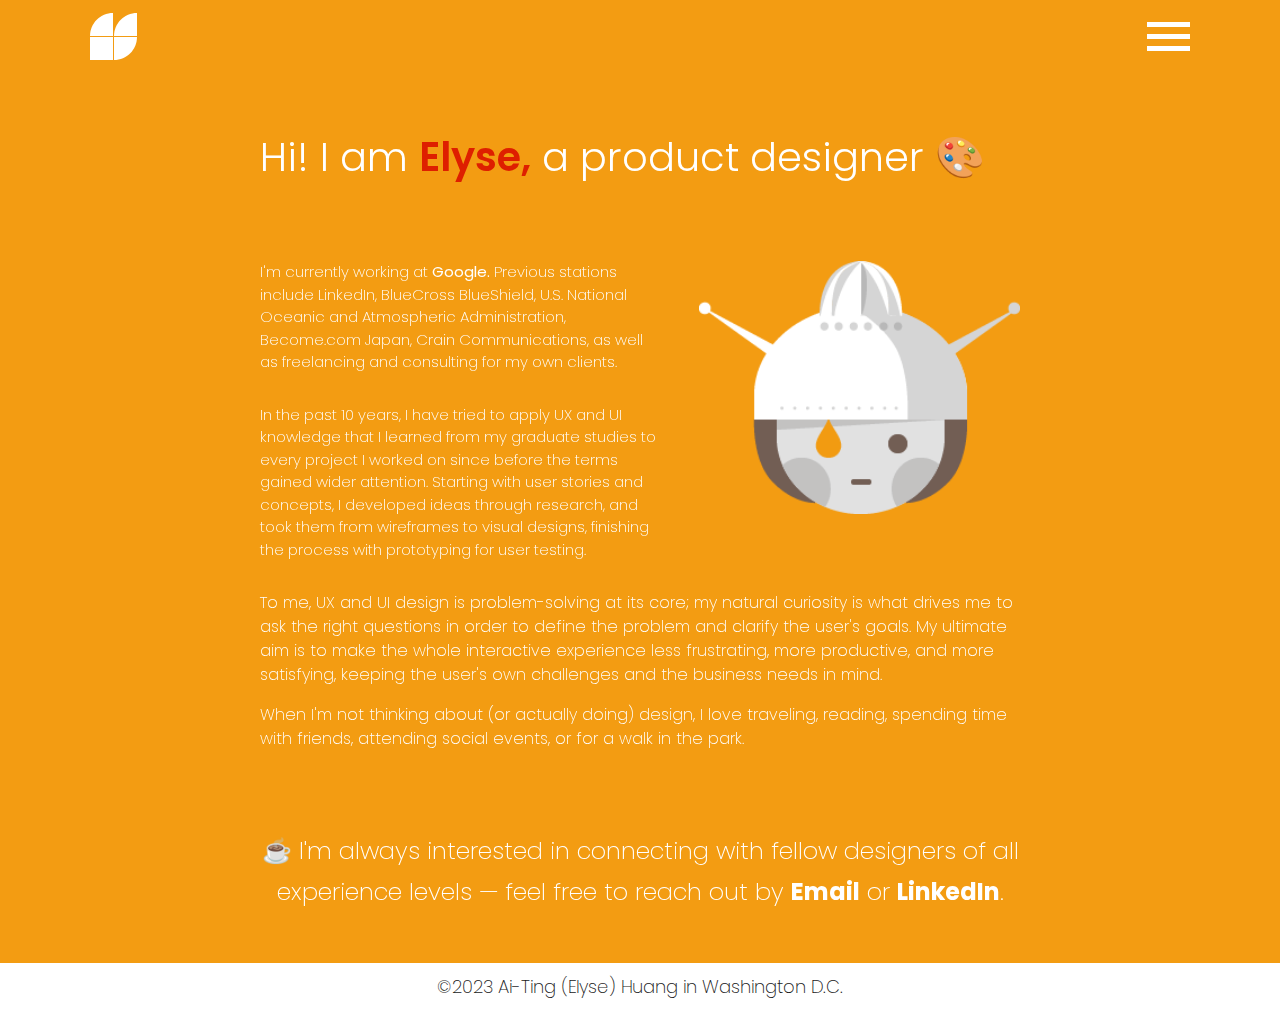
==== about.html @ 948b4566 "Initial commit" ====
<!doctype html>
<html lang="en">

<head>
	<!-- Required meta tags -->
	<meta charset="utf-8">
	<meta name="viewport" content="width=device-width, initial-scale=1, shrink-to-fit=no">

	<!-- Place favicon.ico in the root directory -->
	<link rel="shortcut icon" type="image/x-icon" href="assets/img/favicon.png">

	<!-- All CSS -->
	<link rel="stylesheet" href="assets/css/bootstrap.min.css">
	<link rel="stylesheet" href="assets/css/aos.css">
	<link rel="stylesheet" href="assets/css/magnific-popup.css">
	<link rel="stylesheet" href="assets/css/main.css">
	<title>Elyse | UI/UX | Product design</title>
</head>

<body style="background-color: #F39C12;" class="about-page">

	<!-- Header Area Start -->
	<div class="header-area">
		<div class="container">
			<div class="header-wrapper">
				<a href="index.html">
					<img src="./assets/img/about-logo.svg" alt="logo">
				</a>
				<button class="hamburger">
					<svg width="43" height="29" viewBox="0 0 43 29" fill="none" xmlns="http://www.w3.org/2000/svg">
                        <rect width="43" height="5" fill="white"/>
                        <rect y="12" width="43" height="5" fill="white"/>
                        <rect y="24" width="43" height="5" fill="white"/>
                    </svg>                        
				</button>
			</div>
		</div>		
		<div class="mobile-menu">
			<button class="menu-close">
				<svg width="41" height="44" viewBox="0 0 41 44" fill="none" xmlns="http://www.w3.org/2000/svg">
					<rect width="54.8491" height="3.87759" transform="matrix(0.67125 0.741231 -0.789461 0.6138 3.24219 0.378906)" fill="white"/>
					<rect width="54.8491" height="3.87759" transform="matrix(0.67125 -0.741231 0.789461 0.6138 0.302734 41.6172)" fill="white"/>
					</svg>						
			</button>
			<ul>
				<li><a href="index.html#work-section">Work</a></li>
				<li><a href="about.html">About</a></li>
			</ul>
		</div>
	</div>
	<!-- Header Area End -->

    <!-- About Banner Start -->
    <div class="about-banner-area">
        <div class="container custom-container">
            <div class="about-banner-wrapper">
                <div class="about-banner-top-content" data-aos="fade-up">
                    <h1>Hi! I am <span>Elyse,</span> a product designer 🎨</h1>
                </div>
                <div class="about-banner-wrap">
                    <div class="about-banner-content">
                        <p data-aos="fade-up" data-aos-delay="100">I'm currently working at <strong>Google.</strong> Previous stations include LinkedIn, BlueCross BlueShield, U.S. National Oceanic and Atmospheric Administration, Become.com Japan, Crain Communications, as well as freelancing and consulting for my own clients.</p>
                        <p data-aos="fade-up" data-aos-delay="200">In the past 10 years, I have tried to apply UX and UI knowledge that I learned from my graduate studies to every project I worked on since before the terms gained wider attention. Starting with user stories and concepts, I developed ideas through research, and took them from wireframes to visual designs, finishing the process with prototyping for user testing.</p>
                        
                    </div>
                    <div class="about-banner-thumb" data-aos="zoom-in" data-aos-delay="300">
                        <img src="./assets/img/pages/robot_me.png" alt="banner-thumb">
                    </div>
                </div>
                
                <div class="text-reflow">
                    <p data-aos="fade-up" data-aos-delay="300">To me, UX and UI design is problem-solving at its core; my natural curiosity is what drives me to ask the right questions in order to define the problem and clarify the user's goals. My ultimate aim is to make the whole interactive experience less frustrating, more productive, and more satisfying, keeping the user's own challenges and the business needs in mind.</p>
                        <p data-aos="fade-up" data-aos-delay="400">When I'm not thinking about (or actually doing) design, I love traveling, reading, spending time with friends, attending social events, or for a walk in the park.</p>
                </div>

                <!-- <div class="about-banner-link-group d-none" data-aos="fade-up">
                    <a href="#">resume</a>
                    <span>○</span>
                    <a href="#">contact</a>
                </div> -->

            </div>
        </div>
    </div>
    <!-- About Banner End -->

    <!-- Work Area Start -->
<!--     <div class="work-proof-area">
        <div class="container">
            <div class="work-proof-wrapper">
                <div class="singel-work-proof" data-aos="fade-up">
                    <div class="singel-work-thumb">
                        <img src="./assets/img/work-proof-01.png" alt="work-proof">
                    </div>
                    <div class="singel-work-content">
                        <p>I was recently a UX Design intern at <span style="color: #4285F4;">G</span><span style="color: #DB4437;">o</span><span style="color: #F4B400;">o</span><span style="color: #4285F4;">g</span><span style="color: #0F9D58;">l</span><span style="color: #DB4437;">e</span> for the <span>Cloud</span> team, working on conversational AI for virtual agents. Please reach out to me for more details!</p>
                    </div>
                </div>
                <div class="singel-work-proof" data-aos="fade-up" data-aos-delay="100">
                    <div class="singel-work-thumb">
                        <img src="./assets/img/work-proof-02.png" alt="work-proof">
                    </div>
                    <div class="singel-work-content">
                        <p>Recently, I was a volunteer at <a href="#">Austin design week,</a> volunteering to organize 3 workshops - The Dissolving Line Between Business and Design, Designing the Future of Online Marketplaces Without Discrimination and Build a Creative Team That Thrives, No Matter Where They Are.</p>
                    </div>
                </div>
                <div class="singel-work-proof" data-aos="fade-up">
                    <div class="singel-work-thumb">
                        <img src="./assets/img/work-proof-03.png" alt="work-proof">
                    </div>
                    <div class="singel-work-content">
                        <p>Recently, I was a part of a team <span>designing the biggest temple city of India, Bhubaneswar</span> with an architecture studio, where I work as an architect and also handled communications and give inputs in business development. </p>
                    </div>
                </div>
                <div class="singel-work-proof" data-aos="fade-up" data-aos-delay="100">
                    <div class="singel-work-thumb">
                        <img src="./assets/img/work-proof-04.png" alt="work-proof">
                    </div>
                    <div class="singel-work-content">
                        <p>Apart from this, I have collaborated with <a href="#">the design village</a> to design and curate the curriculum and pedagogy of <a href="#">an international master's program</a> for professionals.</p>
                    </div>
                </div>
                <div class="singel-work-proof" data-aos="fade-up">
                    <div class="singel-work-thumb">
                        <img src="./assets/img/work-proof-06.png" alt="work-proof">
                    </div>
                    <div class="singel-work-content">
                        <p>I have been able to expand my caliber and gain global exposure through various international workshops, one of them being building the India Pavilion at <a href="#">Domain de Boisbuchet</a></p>
                    </div>
                </div>
                <div class="singel-work-proof" data-aos="fade-up" data-aos-delay="100">
                    <div class="singel-work-thumb">
                        <img src="./assets/img/work-proof-07.png" alt="work-proof">
                    </div>
                    <div class="singel-work-content">
                        <p>Alongside, this I have been <span>mentoring students</span> through their design process, participating and imagining competition entries and have actively been involved with multiple <a href="#">NGOs.</a></p>
                    </div>
                </div>
                <div class="singel-work-proof" data-aos="fade-up">
                    <div class="singel-work-thumb video">
                        <video src="./assets/img/ani.mp4" loop autoplay muted></video>
                    </div>
                    <div class="singel-work-content">
                        <p>A knack for <span>mixology and cooking</span> cures the anxiety I get from my obsession with coffee. Based out of <span>India</span>, hailing from the capital of the country, <span>New Delhi</span></p>
                    </div>
                </div>
            </div>
        </div>
    </div> -->
    <!-- Work Area End -->

    <!-- Reach Out Start -->
    <div class="reach-out-area" data-aos="fade-up">
        <div class="container custom-container">
            <div class="reachout-content">
                <h2>☕  I'm always interested in connecting with fellow designers of all experience levels — feel free to reach out by <a href="mailto:pinkaiting@gmail.com">Email</a> or <a href="https://www.linkedin.com/in/ai-ting-elyse-huang-8380a046/">LinkedIn</a>.</h2>
            </div>
        </div>
    </div>
    <!-- Reach Out End -->

    <!-- Footer Area Start -->
	<div class="footer-area">
		<div class="container">
			<div class="footer-content">
				<p>©2023 Ai-Ting (Elyse) Huang in Washington D.C.</p>
			</div>
		</div>
	</div>
	<!-- Footer Area End -->


	<!-- Optional JavaScript -->
	<!-- jQuery first, then Popper.js, then Bootstrap JS -->
	<script src="assets/js/jquery-3.5.1.min.js"></script>
	<script src="assets/js/popper.min.js"></script>
	<script src="assets/js/bootstrap.min.js"></script>
	<script src="assets/js/aos.js"></script>
	<script src="assets/js/jquery.magnific-popup.min.js"></script>
	<script src="assets/js/script.js"></script>
</body>

</html>
---- assets/css/main.css ----
/*------------------------------------------------------------------------------
	Template Name: Starter Project Template.
-------------------------------------------------------------------------------*/
/* Default Css */
@import url("https://fonts.googleapis.com/css2?family=Poppins:wght@200;300;400;500;600;700;800;900&display=swap");
body {
  color: #181818;
  font-size: 16px;
  font-family: "Poppins", sans-serif;
  font-weight: 400;
  background-color: #D7E3EB;
}

img {
  max-width: 100%;
  -webkit-transition: all 0.3s linear 0s;
  -moz-transition: all 0.3s linear 0s;
  -ms-transition: all 0.3s linear 0s;
  -o-transition: all 0.3s linear 0s;
  transition: all 0.3s linear 0s;
}

/* Shadow and Outline */
a {
  text-decoration: none;
  -webkit-transition: all 0.3s linear 0s;
  -moz-transition: all 0.3s linear 0s;
  -ms-transition: all 0.3s linear 0s;
  -o-transition: all 0.3s linear 0s;
  transition: all 0.3s linear 0s;
}
a:active, a:hover {
  text-decoration: none;
}

button,
.btn {
  -webkit-transition: all 0.3s linear 0s;
  -moz-transition: all 0.3s linear 0s;
  -ms-transition: all 0.3s linear 0s;
  -o-transition: all 0.3s linear 0s;
  transition: all 0.3s linear 0s;
  outline: none;
  background-color: transparent;
  border: none;
  padding: 0;
}
button:active, button:hover, button:focus,
.btn:active,
.btn:hover,
.btn:focus {
  outline: 0;
}

button:focus,
input:focus,
input:focus,
textarea,
textarea:focus,
.btn:focus {
  outline: 0;
  box-shadow: none;
}

.form-control:focus {
  color: #181818;
  background-color: transparent;
  outline: 0;
  box-shadow: none;
}

.btn:hover,
.btn:focus {
  outline: 0;
  box-shadow: none;
  color: #fff;
}

/* Heading */
h1,
h2,
h3,
h4,
h5,
h6 {
  color: #181818;
  font-weight: 700;
  margin-bottom: 0px;
}

h1 a,
h2 a,
h3 a,
h4 a,
h5 a,
h6 a {
  color: inherit;
}

h1 {
  font-size: 48px;
  line-height: 1.3;
}

h2 {
  font-size: 36px;
  line-height: 1.3;
}

h3 {
  font-size: 28px;
  line-height: 1.3;
}

h4 {
  font-size: 24px;
  line-height: 1.2;
}

h5 {
  font-size: 20px;
  line-height: 1.2;
}

h6 {
  font-size: 16px;
  line-height: 1.2;
}

hr {
  margin: 20px 0;
  border-color: #352323;
}

ol {
  list-style: decimal;
}

ol ol ol {
  list-style: lower-roman;
}

ol ol {
  list-style: lower-alpha;
}

p:last-child {
  margin-bottom: 0;
}

.container,
.container-fluid {
  padding: 0px 20px;
}

.s-py-100 {
  padding: 100px 0px;
}

.s-py-50 {
  padding: 50px 0px;
}

.s-py-100-50 {
  padding: 100px 0px 50px;
}

.s-py-50-100 {
  padding: 50px 0px 100px;
}

.s-pt-50 {
  padding-top: 50px;
}

.s-pb-50 {
  padding-bottom: 50px;
}

.s-pt-100 {
  padding-top: 100px;
}

.s-pb-100 {
  padding-bottom: 100px;
}

.s-py-70 {
  padding: 70px 0px;
}

.s-pt-70 {
  padding-top: 70px;
}

.s-pb-70 {
  padding-bottom: 70px;
}

.s-my-50-100 {
  margin: 50px 0px 100px;
}

.margin-0 {
  margin: 0 !important;
}

@media screen and (max-width: 991px) {
  .s-py-100 {
    padding: 70px 0px;
  }
  .s-py-50 {
    padding: 35px 0px;
  }
  .s-py-100-50 {
    padding: 70px 0px 35px;
  }
  .s-py-50-100 {
    padding: 35px 0px 70px;
  }
  .s-pt-50 {
    padding-top: 35px;
  }
  .s-pb-50 {
    padding-bottom: 35px;
  }
  .s-pt-100 {
    padding-top: 70px;
  }
  .s-pb-100 {
    padding-bottom: 70px;
  }
  .s-pt-80 {
    padding-top: 50px;
  }
  .s-my-50-100 {
    margin: 35px 0px 70px;
  }
}
@media screen and (max-width: 575px) {
  .s-py-100 {
    padding: 50px 0px;
  }
  .s-pt-50 {
    padding-top: 25px;
  }
  .s-py-50 {
    padding: 25px 0px;
  }
  .s-py-100-50 {
    padding: 50px 0px 25px;
  }
  .s-py-50-100 {
    padding: 25px 0px 50px;
  }
  .s-pb-50 {
    padding-bottom: 25px;
  }
  .s-pt-100 {
    padding-top: 50px;
  }
  .s-py-70 {
    padding: 50px 0px;
  }
  .s-pt-70 {
    padding-top: 50px;
  }
  .s-pb-70 {
    padding-bottom: 50px;
  }
  .s-pb-100 {
    padding-bottom: 50px;
  }
  .s-pt-80 {
    padding-top: 40px;
  }
  .s-my-50-100 {
    margin: 25px 0px 50px;
  }
}
.section-title {
  margin-bottom: 50px;
  text-align: center;
}
.section-title h4 {
  font-size: 22px;
  font-weight: 600;
  line-height: 1;
  margin: 0;
  padding: 0;
}
.section-title p {
  font-size: 17px;
  font-weight: 200;
  margin-top: 15px;
  margin-bottom: 0;
}

@media screen and (max-width: 767px) {
  .section-title {
    margin-bottom: 30px;
  }
}
.page-bg-primary {
  background-color: #fe0000;
}

.page-color-primary {
  color: #fe0000;
}

.page-v2 .page-bg-primary {
  background-color: #2980b9;
}
.page-v2 .page-color-primary {
  color: #2980b9;
}

.page-v3 .page-bg-primary {
  background-color: #0a3d62;
}
.page-v3 .page-color-primary {
  color: #0a3d62;
}

/* Overlay */
[data-overlay] {
  position: relative;
  background-size: cover;
  background-repeat: no-repeat;
  background-position: center center;
}
[data-overlay]::before {
  position: absolute;
  left: 0;
  top: 0;
  right: 0;
  bottom: 0;
  content: "";
}

[data-overlay=light]::before {
  background-color: #fff;
}

[data-overlay=dark]::before {
  background-color: #000;
}

[data-overlay=theme]::before {
  background-color: #f9506f;
}

[data-opacity="1"]::before {
  opacity: 0.1;
}

[data-opacity="2"]::before {
  opacity: 0.2;
}

[data-opacity="3"]::before {
  opacity: 0.3;
}

[data-opacity="4"]::before {
  opacity: 0.4;
}

[data-opacity="5"]::before {
  opacity: 0.5;
}

[data-opacity="6"]::before {
  opacity: 0.6;
}

[data-opacity="7"]::before {
  opacity: 0.7;
}

[data-opacity="8"]::before {
  opacity: 0.8;
}

[data-opacity="9"]::before {
  opacity: 0.9;
}

.header-area {
  padding: 13px 0px;
}

.header-wrapper {
  padding: 0px 150px;
  display: flex;
  align-items: center;
  justify-content: space-between;
  gap: 20px;
}

.mobile-menu {
  position: absolute;
  content: "";
  width: 100%;
  height: 100%;
  background-color: #181818;
  z-index: 99;
  top: 0;
  right: 0;
  padding: 20px 150px;
  text-align: right;
  clip-path: polygon(50% 0, 100% 0, 100% 100%, 50% 100%);
  opacity: 0;
  visibility: hidden;
  transition: all 0.3s ease-in-out;
  display: flex;
  flex-direction: column;
  align-items: flex-end;
  justify-content: flex-start;
}
.mobile-menu.menu-active {
  clip-path: polygon(0 0, 100% 0, 100% 100%, 0 100%);
  opacity: 1;
  visibility: visible;
}
.mobile-menu.menu-active ul li {
  transform: translateY(0px);
  opacity: 1;
  visibility: visible;
}
.mobile-menu.menu-active ul li:first-child {
  transition-duration: 1s;
}
.mobile-menu.menu-active ul li:last-child {
  transition-duration: 2s;
}
.mobile-menu.menu-active .menu-close {
  transform: scale(1);
  transition-duration: 0.5s;
}

.menu-close {
  transform: scale(0);
}

.mobile-menu {
  text-align: right;
}
.mobile-menu ul {
  margin-top: 50px;
  list-style: none;
}
.mobile-menu ul li {
  display: block;
  margin-top: 20px;
  transform: translateY(50px);
  opacity: 0;
  visibility: hidden;
}
.mobile-menu ul li:first-child {
  margin-top: 0px;
}
.mobile-menu ul li a {
  display: block;
  font-size: 70px;
  font-weight: 200;
  line-height: 1;
  color: #fff;
}

@media screen and (max-width: 1400px) {
  .header-wrapper {
    padding: 0px 0px;
  }
}
@media screen and (max-width: 991px) {
  .mobile-menu {
    padding: 20px 100px;
  }
}
@media screen and (max-width: 767px) {
  .mobile-menu {
    padding: 20px 50px;
  }
  .mobile-menu ul li a {
    font-size: 40px;
  }
}
@media screen and (max-width: 575px) {
  .mobile-menu {
    padding: 20px 20px;
  }
  button.hamburger svg {
    width: 30px;
  }
  button.menu-close svg {
    width: 30px;
  }
}
.banner-area {
  padding: 200px 0px;
}

.banner-wrapper {
  max-width: 1085px;
  margin: 0 auto;
}
.banner-wrapper h2 {
  font-weight: 400;
  font-size: 26px;
}
.banner-wrapper h2 span {
  font-weight: 700;
}
.banner-wrapper h2 .name {
  color: #DE1F00;
  text-decoration: underline;
}
.banner-wrapper h2 .hand {
  animation-name: wave-animation;
  animation-duration: 2.5s;
  animation-iteration-count: infinite;
  transform-origin: 70% 70%;
  display: inline-block;
}
.banner-wrapper p {
  font-size: 26px;
  font-weight: 400;
  color: #181818;
  margin-top: 45px;
}
.banner-wrapper .group {
  display: flex;
  align-items: center;
  color: #545453;
  font-size: 24px;
  gap: 8px;
  margin-top: 30px;
}
.banner-wrapper .group a {
  text-decoration: underline;
  color: #545453;
}

@keyframes wave-animation {
  0% {
    transform: rotate(0deg);
  }
  10% {
    transform: rotate(14deg);
  }
  20% {
    transform: rotate(-8deg);
  }
  30% {
    transform: rotate(14deg);
  }
  40% {
    transform: rotate(-4deg);
  }
  50% {
    transform: rotate(10deg);
  }
  60% {
    transform: rotate(0deg);
  }
  100% {
    transform: rotate(0deg);
  }
}
.next-area {
  text-align: center;
  margin-bottom: 135px;
}
.next-area a {
  font-size: 20px;
  color: #545453;
  display: inline-block;
}

@media screen and (max-width: 1199px) {
  .banner-area {
    padding: 150px 0px;
  }
  .next-area {
    margin-bottom: 60px;
  }
}
@media screen and (max-width: 767px) {
  .next-area {
    margin-bottom: 20px;
  }
  .banner-area {
    padding: 120px 0px;
  }
  .banner-wrapper {
    text-align: center;
  }
  .banner-wrapper h2, .banner-wrapper p {
    font-size: 30px;
  }
  .banner-wrapper .group {
    justify-content: center;
    font-size: 20px;
    margin-top: 20px;
  }
}
@media screen and (max-width: 575px) {
  .banner-area {
    padding: 100px 0px;
  }
  .banner-wrapper h2, .banner-wrapper p {
    font-size: 24px;
  }
  .banner-wrapper .group {
    font-size: 18px;
  }
}
.project-area {
  padding: 50px 0px;
}

.project-wrapper {
  max-width: 1042px;
  margin: 0 auto;
  display: grid;
  grid-gap: 100px;
}

.single-project {
  display: flex;
  box-shadow: 0px 1px 39px 6px rgba(0, 0, 0, 0.12);
  border-radius: 5px;
  position: relative;
  z-index: 1;
  background-color: #fff;
  overflow: hidden;
}
.single-project::before {
  position: absolute;
  content: "";
  width: 100%;
  height: 100%;
  right: 0;
  bottom: 0;
  z-index: -1;
  background-image: url(../img/project-gradient.png);
  background-size: cover;
  background-position: center;
  background-repeat: no-repeat;
  opacity: 0;
  transition: all 0.3s ease-in-out;
}
.single-project:hover::before {
  opacity: 1;
}
.single-project:hover .single-pjct-leftbar p {
  color: #fff;
}
.single-project:hover .single-pjct-content a,
.single-project:hover .single-pjct-content p,
.single-project:hover .single-pjct-content h2 {
  color: #fff;
}

.single-pjct-leftbar {
  width: 48px;
  position: relative;
  flex: none;
  font-weight: 300;
  transition: all 0.3s ease-in-out;
}
.single-pjct-leftbar p {
  transform: rotate(-90deg) translatex(140px) translateY(-131px);
  position: absolute;
  white-space: nowrap;
  bottom: 20px;
  font-size: 17px;
  color: #000000;
  font-weight: 200;
  transition: all 0.3s ease-in-out;
}

.single-pjct-thumb {
  max-width: 425px;
  width: 100%;
}

.single-pjct-content {
  flex: 1;
  padding: 25px 15px 25px 5px;
  display: flex;
  justify-content: center;
  flex-direction: column;
}
.single-pjct-content h2 {
  font-size: 32px;
  font-weight: 600;
  color: #000000;
  transition: all 0.3s ease-in-out;
}
.single-pjct-content p {
  color: #000000;
  font-weight: 300;
  font-size: 13px;
  transition: all 0.3s ease-in-out;
  margin-top: 20px;
}
.single-pjct-content a {
  color: #000;
  font-size: 15px;
  display: inline-block;
  margin-top: 20px;
  text-decoration: underline;
  transition: all 0.3s ease-in-out;
}

.project-01 .single-pjct-leftbar p {
  transform: rotate(-90deg) translatex(140px) translateY(-105px);
}

.project-02 .single-pjct-leftbar p {
  transform: rotate(-90deg) translatex(140px) translateY(-95px);
}

.project-03 .single-pjct-leftbar p {
  transform: rotate(-90deg) translatex(160px) translateY(-134px);
}

.project-04 .single-pjct-leftbar p {
  transform: rotate(-90deg) translatex(140px) translateY(-98px);
}

.project-05 .single-pjct-leftbar p {
  transform: rotate(-90deg) translatex(160px) translateY(-124px);
}

.project-06 .single-pjct-leftbar p {
  transform: rotate(-90deg) translatex(110px) translateY(-105px);
}

@media screen and (max-width: 991px) {
  .single-project {
    flex-direction: column;
  }
  .project-wrapper {
    grid-gap: 70px;
  }
  .single-pjct-leftbar {
    display: none;
  }
  .single-pjct-thumb {
    max-width: 100%;
  }
  .single-pjct-thumb img {
    width: 100%;
  }
  .single-pjct-content {
    padding: 20px;
  }
  .single-pjct-content a {
    margin-top: 5px;
  }
}
@media screen and (max-width: 575px) {
  .project-wrapper {
    grid-gap: 50px;
  }
  .single-pjct-content {
    padding: 20px;
  }
  .single-pjct-content h2 {
    font-size: 30px;
  }
  .single-pjct-content p {
    margin-top: 10px;
  }
}
.thanks-area {
  padding: 100px 0px;
}

.thanks-content {
  text-align: center;
}
.thanks-content h4 {
  font-size: 25px;
  color: #181818;
  font-weight: 200;
  line-height: 1.7;
}
.thanks-content h4 a {
  font-weight: 700;
  text-decoration: underline;
  color: #DE1F00;
}

@media screen and (max-width: 991px) {
  .thanks-area {
    padding: 50px 0px;
  }
}
@media screen and (max-width: 767px) {
  .thanks-area {
    padding: 20px 0px 50px;
  }
  .thanks-content h4 {
    font-size: 26px;
  }
}
@media screen and (max-width: 505px) {
  .thanks-content h4 {
    font-size: 24px;
  }
}
.footer-area {
  padding: 10px 0px;
  background-color: #fff;
}

.footer-content {
  text-align: center;
  font-size: 18px;
  color: #181818;
  font-weight: 200;
}
.footer-content p {
  font-size: 18px;
}

@media screen and (max-width: 767px) {
  .footer-content p {
    font-size: 15px;
  }
}
.about-banner-area {
  padding: 50px 0px 30px;
}

.work-proof-wrapper,
.about-banner-wrapper {
  max-width: 1036px;
  margin: 0 auto;
}

.about-banner-top-content {
  text-align: left;
}
.about-banner-top-content h1 {
  font-size: 40px;
  font-weight: 300;
  color: #fff;
  line-height: 1.7;
}
.about-banner-top-content h1 span {
  font-weight: 600;
  color: #DE1F00;
}

.about-banner-wrap {
  display: flex;
  gap: 40px;
  justify-content: space-between;
  margin-top: 70px;
}

.about-banner-content {
  max-width: 560px;
  width: 100%;
}
.about-banner-content p {
  font-size: 15px;
  color: #fff;
  font-weight: 200;
  margin-top: 30px;
}
.about-banner-content p a {
  font-weight: 600;
  text-decoration: underline;
  color: #fff;
}
.about-banner-content p:first-child {
  margin-top: 0;
}

.about-banner-thumb {
  max-width: 321px;
  width: 100%;
}
.about-banner-thumb img {
  width: 100%;
}

.about-banner-link-group {
  margin-top: 60px;
  display: flex;
  align-items: center;
  color: #fff;
  gap: 10px;
  font-size: 18px;
  font-weight: 300;
}
.about-banner-link-group a {
  font-weight: 600;
  text-decoration: underline;
  color: #fff;
}

@media screen and (max-width: 767px) {
  .about-banner-top-content h1 {
    line-height: 1.5;
  }
  .about-banner-wrap {
    margin-top: 50px;
    flex-direction: column-reverse;
  }
}
@media screen and (max-width: 575px) {
  .about-banner-top-content h1 {
    font-size: 30px;
  }
  .about-banner-top-content p {
    font-size: 17px;
    margin-top: 20px;
  }
  .about-banner-link-group {
    margin-top: 50px;
  }
}
.work-proof-area {
  padding: 50px 0px 0px;
}

.singel-work-proof {
  display: flex;
  align-items: center;
  justify-content: space-between;
  gap: 40px;
  margin-top: 100px;
}
.singel-work-proof:first-child {
  margin-top: 0;
}
.singel-work-proof:nth-child(even) {
  flex-direction: row-reverse;
}

.singel-work-thumb {
  width: 270px;
  height: 270px;
  border-radius: 50%;
  flex: none;
  overflow: hidden;
}
.singel-work-thumb img {
  width: 100%;
}
.singel-work-thumb video {
  width: 100%;
  height: 100%;
}

.singel-work-content {
  max-width: 750px;
  width: 100%;
}
.singel-work-content p {
  font-size: 18px;
  color: #fff;
  font-weight: 200;
}
.singel-work-content p a {
  font-weight: 600;
  text-decoration: underline;
  color: #fff;
}
.singel-work-content p span {
  font-weight: 600;
}

@media screen and (max-width: 991px) {
  .work-proof-area {
    padding: 20px 0px;
  }
  .singel-work-proof {
    margin-top: 70px;
  }
}
@media screen and (max-width: 767px) {
  .singel-work-proof {
    gap: 30px;
  }
  .singel-work-thumb {
    width: 200px;
    height: 200px;
  }
}
@media screen and (max-width: 575px) {
  .singel-work-proof {
    gap: 30px;
    flex-direction: column;
  }
  .singel-work-proof:nth-child(even) {
    flex-direction: column;
  }
  .singel-work-content p {
    font-size: 17px;
  }
  .work-proof-area {
    padding: 0px 0px;
  }
}
.reach-out-area {
  padding: 50px 0px;
}

.reachout-content {
  text-align: center;
  max-width: 1140px;
  margin: 0 auto;
}
.reachout-content h2 {
  font-size: 24px;
  font-weight: 200;
  color: #fff;
  line-height: 1.7;
}
.reachout-content h2 a {
  font-weight: 700;
  color: #fff;
}

@media screen and (max-width: 991px) {
  .reach-out-area {
    padding: 100px 0px;
  }
}
@media screen and (max-width: 767px) {
  .reachout-content h2 {
    font-size: 24px;
    font-weight: 200;
    color: #fff;
    line-height: 1.5;
  }
  .reach-out-area {
    padding: 70px 0px;
  }
}
.google-banner-area {
  padding: 115px 0px;
}

.google-banner-wrapper {
  max-width: 1632px;
  margin: 0 auto;
  display: flex;
  align-items: center;
  justify-content: space-between;
  gap: 40px;
}

.google-banner-thumb {
  max-width: 1000px;
  width: 100%;
  display: grid;
  grid-template-columns: 1fr 1fr;
  grid-gap: 10px;
}
.google-banner-thumb img {
  width: 100%;
}

.google-banner-content {
  max-width: 572px;
  width: 100%;
}
.google-banner-content h4 {
  font-size: 22px;
  font-weight: 600;
  color: #4285F4;
}
.google-banner-content .single-content {
  margin-top: 20px;
}
.google-banner-content .single-content h6 {
  font-size: 16px;
  font-weight: 400;
  color: #181818;
}
.google-banner-content .single-content p {
  font-size: 16px;
  font-weight: 200;
  color: #181818;
  padding: 0;
  margin: 0;
  margin-top: 10px;
}
.google-banner-content .single-content p a {
  color: #000;
  font-weight: 400;
  text-decoration: underline;
}

.google-image-area {
  padding: 50px 0px;
}

.google-image {
  max-width: 1365px;
  margin: 0 auto;
}
.google-image img {
  width: 100%;
}

.next-project {
  padding: 50px 0px;
}
.next-project a {
  display: flex;
  align-items: center;
  gap: 10px;
  font-size: 18px;
  font-weight: 400;
  justify-content: center;
  color: #000;
}

@media screen and (max-width: 1199px) {
  .google-banner-area {
    padding: 80px 0px;
  }
}
@media screen and (max-width: 991px) {
  .google-banner-wrapper {
    flex-direction: column;
  }
  .google-banner-content {
    max-width: 100%;
  }
}
@media screen and (max-width: 767px) {
  .google-image-area {
    padding: 0px 0px 50px;
  }
  .google-banner-area {
    padding: 70px 0px;
  }
}
@media screen and (max-width: 575px) {
  .google-banner-area {
    padding: 50px 0px;
  }
}
.architecture-banner-area {
  padding: 100px 0px;
}

.architecture-banner-content {
  max-width: 1148px;
  margin: 0 auto;
}
.architecture-banner-content h1 {
  font-size: 30px;
  line-height: 1.7;
  color: #000;
  font-weight: 200;
}
.architecture-banner-content h1 span {
  color: #DE1F00;
  font-weight: 400;
}
.architecture-banner-content h1 a {
  color: #000;
  font-weight: 400;
  text-decoration: underline;
}

@media screen and (max-width: 1199px) {
  .architecture-banner-area {
    padding: 70px 0px;
  }
}
@media screen and (max-width: 767px) {
  .architecture-banner-content h1 {
    font-size: 26px;
    line-height: 1.5;
  }
}
@media screen and (max-width: 575px) {
  .architecture-banner-area {
    padding: 50px 0px;
  }
  .architecture-banner-content h1 {
    font-size: 24px;
  }
}
.arc-project-area {
  padding: 0px 0px 50px;
}

.arc-project-wrapper {
  max-width: 1148px;
  margin: 0 auto;
  display: grid;
  grid-template-columns: 1fr 1fr;
  grid-gap: 40px;
}

.arc-single-project {
  position: relative;
  overflow: hidden;
  border-radius: 5px;
}
.arc-single-project::before {
  position: absolute;
  content: "";
  width: 100%;
  height: 100%;
  background-color: #fff;
  opacity: 0;
  top: 0;
  left: 0;
  z-index: 1;
  transition: all 0.3s ease-in-out;
}
.arc-single-project img {
  width: 100%;
  transition: all 0.5s ease-in-out;
  transform: scale(1);
}
.arc-single-project .content {
  position: absolute;
  z-index: 2;
  content: "";
  width: 100%;
  height: 100%;
  top: 0;
  left: 0;
  display: flex;
  align-items: center;
  justify-content: center;
  text-align: center;
  overflow: auto;
}
.arc-single-project .content div {
  text-align: center;
  max-width: 490px;
  margin: 0 auto;
  margin: 20px;
}
.arc-single-project .content div h2 {
  font-size: 30px;
  color: #000;
  font-weight: 600;
}
.arc-single-project .content div h2 a {
  color: #000;
}
.arc-single-project .content div span {
  font-size: 18px;
  font-weight: 200;
  display: block;
  margin-top: 20px;
}
.arc-single-project .content div h4 {
  color: #000;
  font-size: 18px;
  font-weight: 400;
  margin-top: 20px;
  line-height: 1.7;
}
.arc-single-project .content div h4 a {
  color: #000;
}
.arc-single-project .content div h2, .arc-single-project .content div span, .arc-single-project .content div h4 {
  transform: translateY(50px);
  opacity: 0;
  visibility: hidden;
}
.arc-single-project:hover::before {
  opacity: 0.8;
}
.arc-single-project:hover img {
  transform: scale(1.1);
}
.arc-single-project:hover div h2, .arc-single-project:hover div span, .arc-single-project:hover div h4 {
  transform: translateY(0px);
  opacity: 1;
  visibility: visible;
}
.arc-single-project:hover div h2 {
  transition-duration: 0.5s;
}
.arc-single-project:hover div span {
  transition-duration: 1s;
}
.arc-single-project:hover div h4 {
  transition-duration: 1.5s;
}

@media screen and (max-width: 991px) {
  .arc-project-area {
    padding: 0px 0px 0px;
  }
  .arc-project-wrapper {
    grid-template-columns: 1fr;
    grid-gap: 30px;
  }
}
@media screen and (max-width: 575px) {
  .arc-single-project .content div h2 {
    font-size: 24px;
  }
  .arc-single-project .content div span {
    font-size: 16px;
    margin-top: 15px;
  }
  .arc-single-project .content div h4 {
    font-size: 17px;
    margin-top: 15px;
  }
}
.page-banner-area {
  padding: 150px 0px 50px;
}

.page-banner-content {
  text-align: center;
  max-width: 865px;
  margin: 0 auto;
}
.page-banner-content h1 {
  color: #181818;
  font-size: 50px;
  font-weight: 600;
}
.page-banner-content p {
  font-size: 20px;
  color: #181818;
  font-weight: 200;
  margin-top: 25px;
}

.page-banner-video {
  margin-top: 50px;
}

@media screen and (max-width: 991px) {
  .page-banner-area {
    padding: 100px 0px 50px;
  }
  .page-banner-content h1 {
    font-size: 40px;
  }
  .page-banner-video {
    margin-top: 30px;
  }
}
@media screen and (max-width: 575px) {
  .page-banner-area {
    padding: 70px 0px 30px;
  }
  .page-banner-content h1 {
    font-size: 30px;
  }
  .page-banner-content p {
    font-size: 17px;
    margin-top: 20px;
  }
  .page-banner-video {
    max-width: 350px;
    margin: 30px auto 0px;
  }
  .page-banner-video video {
    width: 100%;
  }
}
.page-about-area {
  padding: 50px 0px 100px;
}

.page-about-wrapper {
  display: flex;
  align-items: flex-start;
  justify-content: flex-start;
  gap: 125px;
}

.page-about-content {
  max-width: 60%;
  width: 100%;
}
.page-about-content h4 {
  font-size: 20px;
  font-weight: 600;
  color: #181818;
  margin-bottom: 25px;
}
.page-about-content p {
  color: #181818;
  margin-bottom: 20px;
  font-weight: 300;
  line-height: 1.7;
  text-align: justify;
}
.page-about-content p:last-child {
  margin-bottom: 0;
}

.page-about-list {
  max-width: 40%;
  width: 100%;
}
.page-about-list h4 {
  font-size: 20px;
  font-weight: 600;
  color: #181818;
  margin-bottom: 25px;
  display: flex;
  align-items: center;
  gap: 5px;
}
.page-about-list h4:last-child {
  margin-bottom: 0;
}
.page-about-list h4 > span {
  font-size: 14px;
  font-weight: 300;
}
.page-about-list ul {
  margin-bottom: 25px;
  padding-left: 20px;
}
.page-about-list ul li {
  font-weight: 300;
  margin-bottom: 10px;
  font-size: 14px;
}
.page-about-list ul li:last-child {
  margin-bottom: 0;
}

@media screen and (max-width: 991px) {
  .page-about-area {
    padding: 35px 0px 70px;
  }
}
@media screen and (max-width: 767px) {
  .page-about-wrapper {
    flex-direction: column;
  }
  .page-about-content {
    max-width: 100%;
  }
  .page-about-content h4 {
    font-size: 18px;
    margin-bottom: 20px;
  }
  .page-about-list {
    max-width: 100%;
  }
  .page-about-list h4 {
    font-size: 18px;
    margin-bottom: 20px;
  }
}
@media screen and (max-width: 991px) {
  .page-about-area {
    padding: 30px 0px 60px;
  }
}
.page-statement-content {
  text-align: center;
  max-width: 675px;
  margin: 0 auto;
}
.page-statement-content h4 {
  font-size: 22px;
  line-height: 1.3;
  color: #fff;
  font-weight: 600;
}
.page-statement-content p {
  font-size: 17px;
  color: #fff;
  margin-top: 15px;
  font-weight: 200;
  line-height: 1.7;
  margin-bottom: 0;
}
.page-statement-content h2 {
  font-size: 30px;
  font-weight: 500;
  color: #fff;
  margin-top: 50px;
}

.page-statement-area-v2 {
  max-width: 100%;
}

@media screen and (max-width: 767px) {
  .page-statement-content h4 {
    font-size: 20px;
  }
  .page-statement-content h2 {
    font-size: 24px;
    margin-top: 30px;
  }
}
.page-roadmap-content {
  max-width: 1600px;
  margin: 0 auto;
  text-align: center;
}
.page-roadmap-content h3 {
  line-height: 1;
  font-size: 22px;
  font-weight: 600;
  margin-bottom: 50px;
}
.page-roadmap-content .pblm-soltion {
  display: grid;
  grid-template-columns: 1fr 1fr;
  grid-gap: 10px;
  margin-bottom: 30px;
}
.page-roadmap-content .pblm-soltion h6 {
  padding-left: 10px;
  font-size: 16px;
  font-weight: 300;
  line-height: 1;
  padding-bottom: 10px;
  border-bottom: 1px solid #181818;
  text-align: left;
}
.page-roadmap-content img {
  width: auto;
  max-width: 100%;
}

@media screen and (max-width: 575px) {
  .page-roadmap-content h3 {
    font-size: 20px;
    margin-bottom: 30px;
  }
  .page-roadmap-content .pblm-soltion {
    margin-bottom: 20px;
  }
  .page-roadmap-content .pblm-soltion h6 {
    font-size: 15px;
    padding-left: 0;
  }
}
.page-process-content {
  text-align: center;
}
.page-process-content h2 {
  font-size: 17px;
  font-weight: 400;
  color: #fff;
  line-height: 1.6;
}

@media screen and (max-width: 767px) {
  .page-process-content h2 {
    font-size: 24px;
  }
}
.research-wrapper {
  display: flex;
  gap: 30px;
  justify-content: space-between;
}

.research-content {
  max-width: 700px;
  width: 100%;
}
.research-content .section-title {
  margin-bottom: 30px;
  text-align: left;
}
.research-content p {
  font-size: 16px;
  color: #181818;
  font-weight: 200;
  margin-bottom: 30px;
}
.research-content p:last-child {
  margin-bottom: 0;
}
.research-content ol {
  padding-left: 18px;
  margin-bottom: 30px;
}
.research-content ol li {
  font-size: 16px;
  color: #181818;
  font-weight: 200;
  margin-bottom: 7px;
}
.research-content ol li:last-child {
  margin-bottom: 0;
}

.research-image {
  max-width: 600px;
  width: 100%;
}
.research-image img {
  width: 100%;
}

@media screen and (max-width: 991px) {
  .research-wrapper {
    flex-direction: column;
  }
  .research-content,
  .research-image {
    max-width: 100%;
  }
}
@media screen and (max-width: 575px) {
  .research-content .section-title {
    margin-bottom: 20px;
  }
  .research-content p, .research-content ol {
    margin-bottom: 20px;
  }
  .interview-content p {
    margin-bottom: 20px;
  }
  .interview-content ul {
    margin-bottom: 20px;
  }
}
.interview-content p {
  font-size: 16px;
  color: #181818;
  font-weight: 200;
  margin-bottom: 30px;
}
.interview-content p span {
  font-weight: 500;
}
.interview-content p:last-child {
  margin-bottom: 0;
}
.interview-content ul {
  margin-bottom: 30px;
  padding-left: 20px;
}
.interview-content ul:last-child {
  margin-bottom: 0;
}
.interview-content ul li {
  font-size: 16px;
  color: #181818;
  font-weight: 200;
  margin-bottom: 7px;
}
.interview-content ul li:last-child {
  margin-bottom: 0;
}

.page-points-wrapper {
  display: flex;
  align-items: center;
  justify-content: space-between;
  gap: 15px;
  flex-wrap: wrap;
}

.single-page-point {
  width: 200px;
  height: 200px;
  border-radius: 50%;
  text-align: center;
  padding: 20px;
  display: flex;
  align-items: center;
  justify-content: center;
}
.single-page-point p {
  padding: 0;
  color: #fff;
  margin: 0;
  font-size: 13px;
}

@media screen and (max-width: 1199px) {
  .page-points-wrapper {
    justify-content: center;
    gap: 20px;
  }
}
.page-statement-area-v3 {
  max-width: 100%;
}
.page-statement-area-v3 h2 {
  margin-top: 30px;
}

.page-analysis-thumb {
  text-align: center;
}

.imagination-area h2 {
  font-size: 35px;
  font-weight: 500;
  color: #fff;
  margin-bottom: 50px;
  text-align: center;
}
.imagination-area img {
  width: 100%;
}

@media screen and (max-width: 767px) {
  .imagination-area h2 {
    font-size: 25px;
    margin-bottom: 30px;
  }
}
.ideation-content {
  max-width: 1010px;
  margin: 0 auto;
}
.ideation-content h4 {
  font-size: 22px;
  font-weight: 500;
  margin-bottom: 10px;
}
.ideation-content p {
  font-weight: 200;
  line-height: 1.7;
  margin-bottom: 20px;
}
.ideation-content p:last-child {
  margin-bottom: 0;
}
.ideation-content img {
  margin-top: 20px;
  width: 100%;
}

.page-prototype-content p {
  font-weight: 200;
  margin-bottom: 30px;
}
.page-prototype-content p span {
  font-weight: 400;
}
.page-prototype-content p:last-child {
  margin-bottom: 0;
}
.page-prototype-content ol {
  padding-left: 16px;
}
.page-prototype-content ol li {
  font-weight: 200;
  margin-bottom: 20px;
}
.page-prototype-content ol li:last-child {
  margin-bottom: 0;
}

@media screen and (max-width: 575px) {
  .page-prototype-content p {
    margin-bottom: 20px;
  }
  .page-prototype-content ol li {
    margin-bottom: 15px;
  }
}
.single-screen {
  display: grid;
  align-items: normal;
  gap: 30px;
  justify-content: space-between;
  max-width: 1170px;
  margin: 0 auto;
}
.single-screen:nth-child(even) {
  flex-direction: row-reverse;
}

.single-screen-content {
  max-width: 100%;
  margin: 0 auto;
}
.single-screen-content h4 {
  font-size: 22px;
  font-weight: 400;
}
.single-screen-content p {
  max-width: 650px;
  margin: 0 auto;
  margin-top: 15px;
  font-weight: 200;
}
.single-screen-content a {
  cursor: crosshair;
}
.single-screen-content img {
  margin-top: 0 !important;
}

.single-screen-thumb {
  max-width: 100%;
  width: 100%;
}
.single-screen-thumb video {
  width: 100%;
}

.page-testing-content {
  text-align: center;
  max-width: 1006px;
  margin: 0 auto;
}
.page-testing-content .section-title {
  margin-bottom: 30px;
}
.page-testing-content h3 {
  font-size: 30px;
  font-weight: 300;
}

.page-reflection-content {
  max-width: 872px;
  margin: 0 auto;
}
.page-reflection-content .section-title {
  margin-bottom: 20px;
}
.page-reflection-content p {
  font-weight: 200;
  margin-bottom: 30px;
}
.page-reflection-content p:last-child {
  margin-bottom: 0;
}
.page-reflection-content p span {
  font-weight: 400;
}

@media screen and (max-width: 767px) {
  .single-screen {
    flex-direction: column;
  }
  .single-screen:nth-child(even) {
    flex-direction: column;
  }
  .single-screen-thumb {
    max-width: 100%;
  }
  .single-screen-content {
    max-width: 100%;
  }
  .single-screen-content img {
    margin-top: 20px;
  }
  .page-testing-content h3 {
    font-size: 24px;
  }
  .page-reflection-content p {
    margin-bottom: 20px;
  }
}
.preloader {
  position: absolute;
  top: 0;
  left: 0;
  z-index: 999999;
  width: 100%;
  height: 100%;
  overflow: hidden;
}
.preloader video {
  width: 100%;
}

.loaded .preloader {
  opacity: 0;
  visibility: hidden;
}

body.page-v3 .single-page-point {
  width: 275px;
  height: 275px;
}

body.carefirst .page-about-content {
  max-width: 800px;
  width: 100%;
  margin: 0 auto;
}

/* More Modifcation code for final customization */
.research-wrapper-2 {
  margin-top: 25px;
}
.research-wrapper-2 .research-content {
  max-width: 100%;
}
.research-wrapper-2 .research-image {
  margin: auto;
}
.research-wrapper-2 .research-image img {
  max-width: 600px;
}

.page-analysis-area-2 .page-analysis-thumb img {
  max-width: 600px;
  width: 100%;
}

.page-analysis-area-2.persona {
  margin-bottom: 100px;
}

.imagination-area-2 p {
  color: #fff;
}

body.carefirst .single-screen-content ul {
  margin-top: 15px;
}

body.yvr .page-banner-area {
  padding: 100px 0px 50px;
}
body.yvr .page-points-wrapper {
  gap: 50px;
  justify-content: center;
}

body.colligo .page-points-wrapper {
  justify-content: center;
  gap: 50px;
}
body.colligo .page-points-wrapper .single-page-point {
  width: 260px;
  height: 260px;
}

.page-roadmap-content img,
.research-image img,
.page-analysis-thumb img,
.single-screen-thumb img,
.page-jurny-content img,
.page-about-list img {
  border: 1px solid #ccc;
}

.text-reflow {
  margin-top: 30px;
}
.text-reflow p {
  color: #fff;
  font-weight: 200;
}

/*
** Index/Main page
*/
.banner-area .custom-container {
  max-width: 800px;
  margin: auto;
}

.project-area .custom-container {
  max-width: 900px;
  margin: auto;
}

/* About Me page */
body.about-page .custom-container {
  max-width: 800px;
  margin: auto;
}

body.linkedin p {
  font-size: 14px;
}
body.linkedin .footer-content p {
  font-size: 18px;
}
body.linkedin .page-bg-primary p {
  font-size: 15px;
}
body.linkedin .single-page-point p {
  font-size: 13px;
}
body.linkedin h4 {
  font-size: 20px;
}
body.linkedin .page-process-content p {
  font-size: 14px;
  color: #fff;
  font-weight: 200;
  margin-top: 35px;
}
body.linkedin .page-process-content h4 {
  color: #fff;
}
body.linkedin .page-statement-content p {
  margin-top: 35px;
  font-size: 15px;
}
body.linkedin .page-about-list h4.time-line, body.linkedin .page-about-list h4.colla, body.linkedin .page-about-list h4.p-goal {
  font-size: 14px;
}
body.linkedin .bg-area .custom-container {
  max-width: 800px;
  margin: auto;
}
body.linkedin .page-banner-area p.about-short {
  max-width: 650px;
  margin: 25px auto;
}
body.linkedin .page-jurny-content p {
  max-width: 650px;
  margin: 20px auto;
}
body.linkedin .single-screen-content {
  text-align: center;
}
@media screen and (max-width: 767px) {
  body.linkedin .page-about-list {
    max-width: 100%;
  }
  body.linkedin .page-about-wrapper {
    gap: 50px;
  }
}

body.carefirst p {
  font-size: 14px;
}
body.carefirst .footer-content p {
  font-size: 18px;
}
body.carefirst .page-bg-primary p {
  font-size: 15px;
}
body.carefirst .single-page-point p {
  font-size: 13px;
}
body.carefirst h4 {
  font-size: 20px;
}
body.carefirst .page-process-content p {
  font-size: 14px;
  color: #fff;
  font-weight: 200;
  margin-top: 35px;
}
body.carefirst .page-process-content h4 {
  color: #fff;
}
body.carefirst .page-statement-content p {
  margin-top: 35px;
  font-size: 15px;
}
body.carefirst .page-about-list h4.time-line, body.carefirst .page-about-list h4.colla, body.carefirst .page-about-list h4.p-goal {
  font-size: 14px;
}
body.carefirst .bg-area .custom-container {
  max-width: 800px;
  margin: auto;
}
body.carefirst .page-banner-area p.about-short {
  max-width: 650px;
  margin: 25px auto;
}
body.carefirst .page-jurny-content p {
  max-width: 650px;
  margin: 20px auto;
}
body.carefirst .list-style-left {
  margin-top: 25px;
  text-align: left;
}
body.carefirst .list-style-left li {
  font-size: 14px;
  font-weight: 200px;
  margin-bottom: 10px;
}
body.carefirst .single-screen-content ul li {
  font-size: 14px;
  font-weight: 200px;
  margin-bottom: 10px;
}
@media screen and (max-width: 767px) {
  body.carefirst .page-about-list {
    max-width: 100%;
  }
  body.carefirst .page-about-wrapper {
    gap: 50px;
  }
}

body.yvr p {
  font-size: 14px;
}
body.yvr .footer-content p {
  font-size: 18px;
}
body.yvr .page-bg-primary p {
  font-size: 15px;
}
body.yvr .single-page-point p {
  font-size: 13px;
}
body.yvr h4 {
  font-size: 20px;
}
body.yvr .page-process-content p {
  font-size: 14px;
  color: #fff;
  font-weight: 200;
  margin-top: 35px;
}
body.yvr .page-process-content h4 {
  color: #fff;
}
body.yvr .page-statement-content p {
  margin-top: 35px;
  font-size: 15px;
}
body.yvr .page-about-list h4.time-line, body.yvr .page-about-list h4.colla, body.yvr .page-about-list h4.p-goal {
  font-size: 14px;
}
body.yvr .bg-area .custom-container {
  max-width: 800px;
  margin: auto;
}
body.yvr .page-banner-area p.about-short {
  max-width: 650px;
  margin: 25px auto;
}
body.yvr .page-jurny-content p {
  max-width: 650px;
  margin: 20px auto;
}
body.yvr .list-style-left {
  text-align: left;
  margin-top: 25px;
}
body.yvr .list-style-left li {
  font-size: 14px;
  font-weight: 200px;
  margin-bottom: 10px;
}
body.yvr .single-screen-content ul li {
  font-size: 14px;
  font-weight: 200px;
  margin-bottom: 10px;
}
body.yvr .section-title p {
  max-width: 600px;
  margin: 25px auto;
}
body.yvr .page-points-wrapper {
  margin-top: 75px;
}
@media screen and (max-width: 767px) {
  body.yvr .page-about-list {
    max-width: 100%;
  }
  body.yvr .page-about-wrapper {
    gap: 50px;
  }
}

body.colligo p {
  font-size: 14px;
}
body.colligo .footer-content p {
  font-size: 18px;
}
body.colligo .page-bg-primary p {
  font-size: 15px;
}
body.colligo .single-page-point p {
  font-size: 13px;
}
body.colligo h4 {
  font-size: 20px;
}
body.colligo .page-process-content p {
  font-size: 14px;
  color: #fff;
  font-weight: 200;
  margin-top: 35px;
}
body.colligo .page-process-content h4 {
  color: #fff;
}
body.colligo .page-statement-content p {
  margin-top: 35px;
  font-size: 15px;
}
body.colligo .page-about-list h4.time-line, body.colligo .page-about-list h4.colla, body.colligo .page-about-list h4.p-goal {
  font-size: 14px;
}
body.colligo .bg-area .custom-container {
  max-width: 800px;
  margin: auto;
}
body.colligo .page-banner-area .custom-container {
  width: 960px;
  margin: auto;
}
body.colligo .page-banner-area p.about-short {
  max-width: 650px;
  margin: 25px auto;
}
body.colligo .page-jurny-content p {
  max-width: 650px;
  margin: 20px auto;
}
body.colligo .list-style-left {
  text-align: left;
  margin-top: 25px;
}
body.colligo .list-style-left li {
  font-size: 14px;
  font-weight: 200px;
  margin-bottom: 10px;
}
body.colligo .single-screen-content ul li {
  font-size: 14px;
  font-weight: 200px;
  margin-bottom: 10px;
}
body.colligo .section-title p {
  max-width: 600px;
  margin: 25px auto;
}
body.colligo .page-points-wrapper {
  margin-top: 75px;
}
body.colligo .page-points-wrapper .single-page-point {
  width: 225px;
  height: 225px;
}
body.colligo .page-about-list {
  max-width: 30%;
}
body.colligo .interview-area {
  padding-bottom: 0;
}
body.colligo .interview-content p {
  max-width: 600px;
  margin: 20px auto;
  text-align: center;
}
body.colligo .interview-content p.interview-second-para {
  margin-top: 50px;
}
body.colligo .interview-content .inter-view-image {
  text-align: center;
}
body.colligo .ideation-area {
  padding-bottom: 0;
}
body.colligo .ideation-content p {
  max-width: 600px;
  margin: 0 auto;
}
body.colligo img.single-phone {
  margin-bottom: 50px;
}
body.colligo .page-analysis-area {
  padding-bottom: 0;
}
body.colligo .page-prototype-content p {
  max-width: 700px;
  margin: 20px auto;
}
body.colligo .page-prototype-content h5 {
  margin-top: 25px;
  font-size: 18px;
  font-weight: normal;
}
@media screen and (max-width: 767px) {
  body.colligo .page-about-list {
    max-width: 100%;
  }
  body.colligo .page-about-wrapper {
    gap: 50px;
  }
  body.colligo img.share-phone {
    margin-bottom: 50px;
  }
}

body.google .google-banner-wrapper {
  align-items: flex-start;
}
body.google .single-content p {
  font-size: 14px;
}
body.google p {
  font-size: 14px;
}
body.google .footer-content p {
  font-size: 18px;
}

/*# sourceMappingURL=main.css.map */
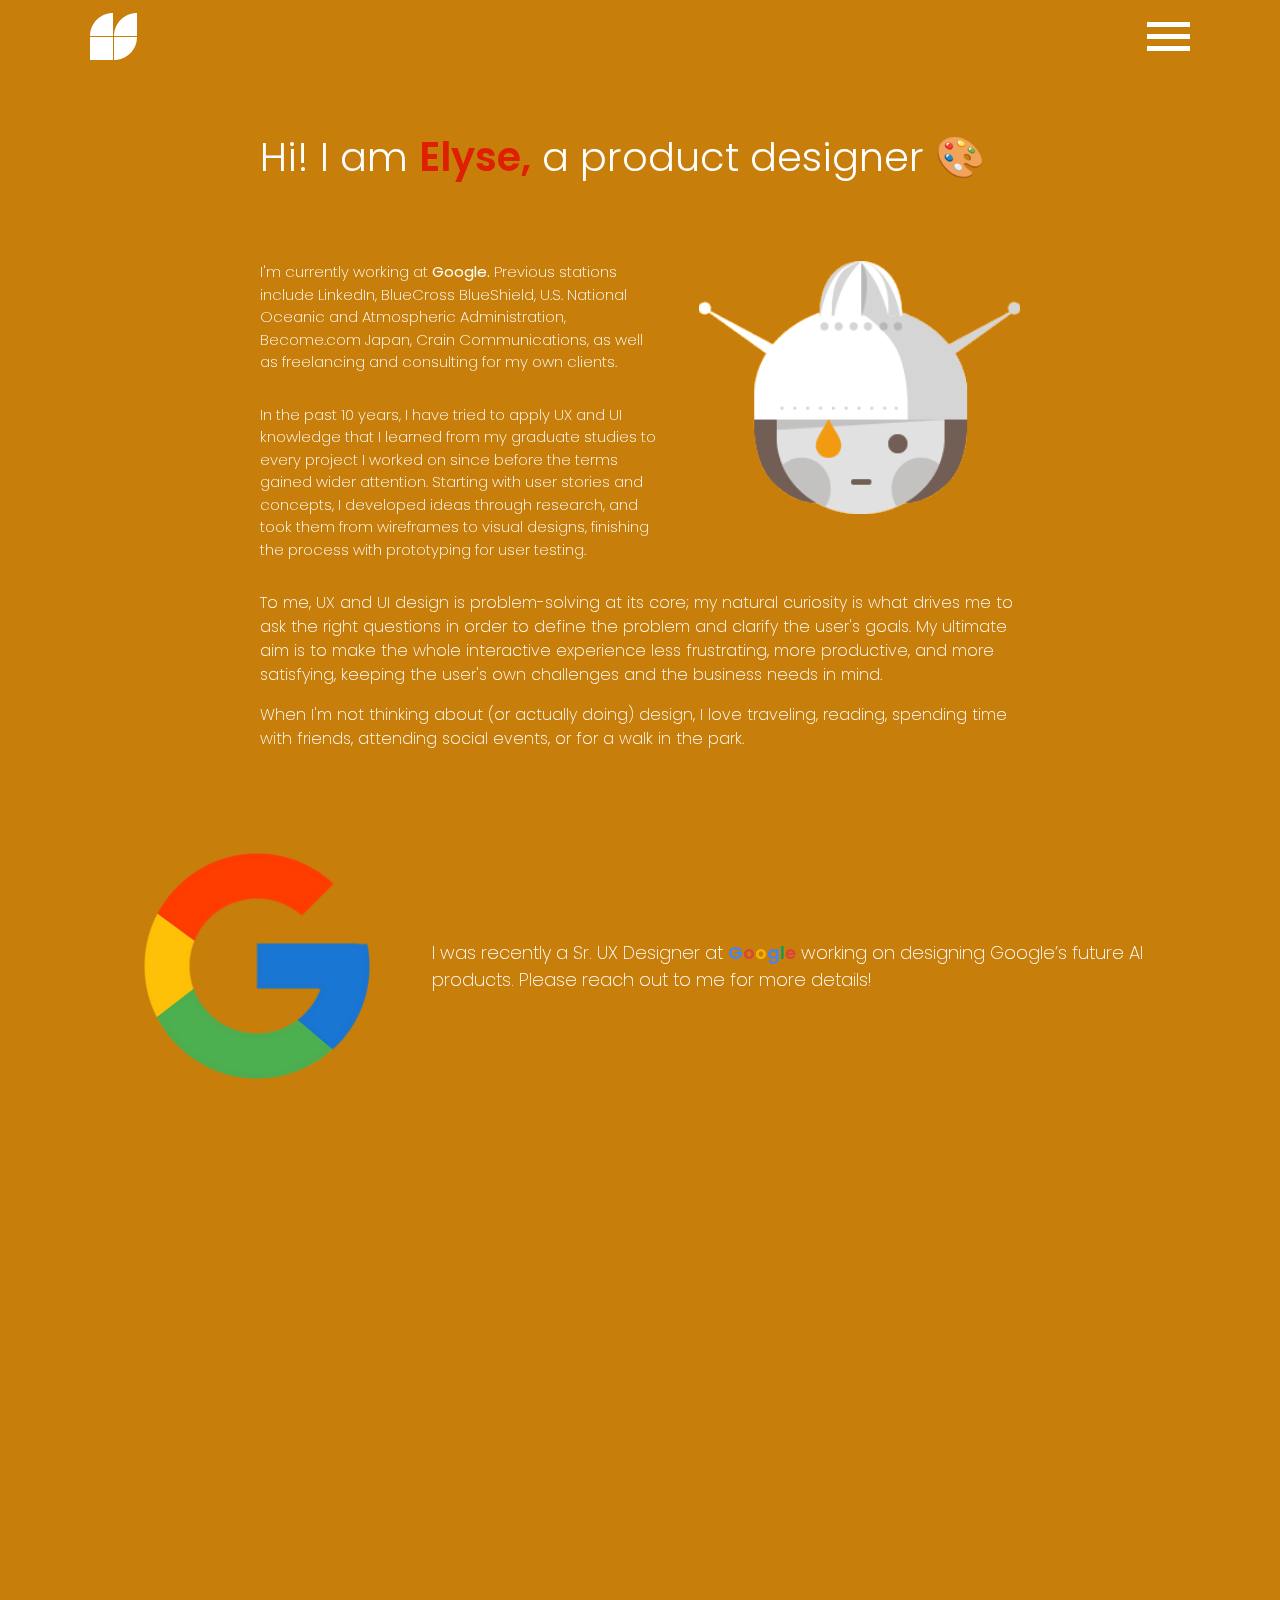
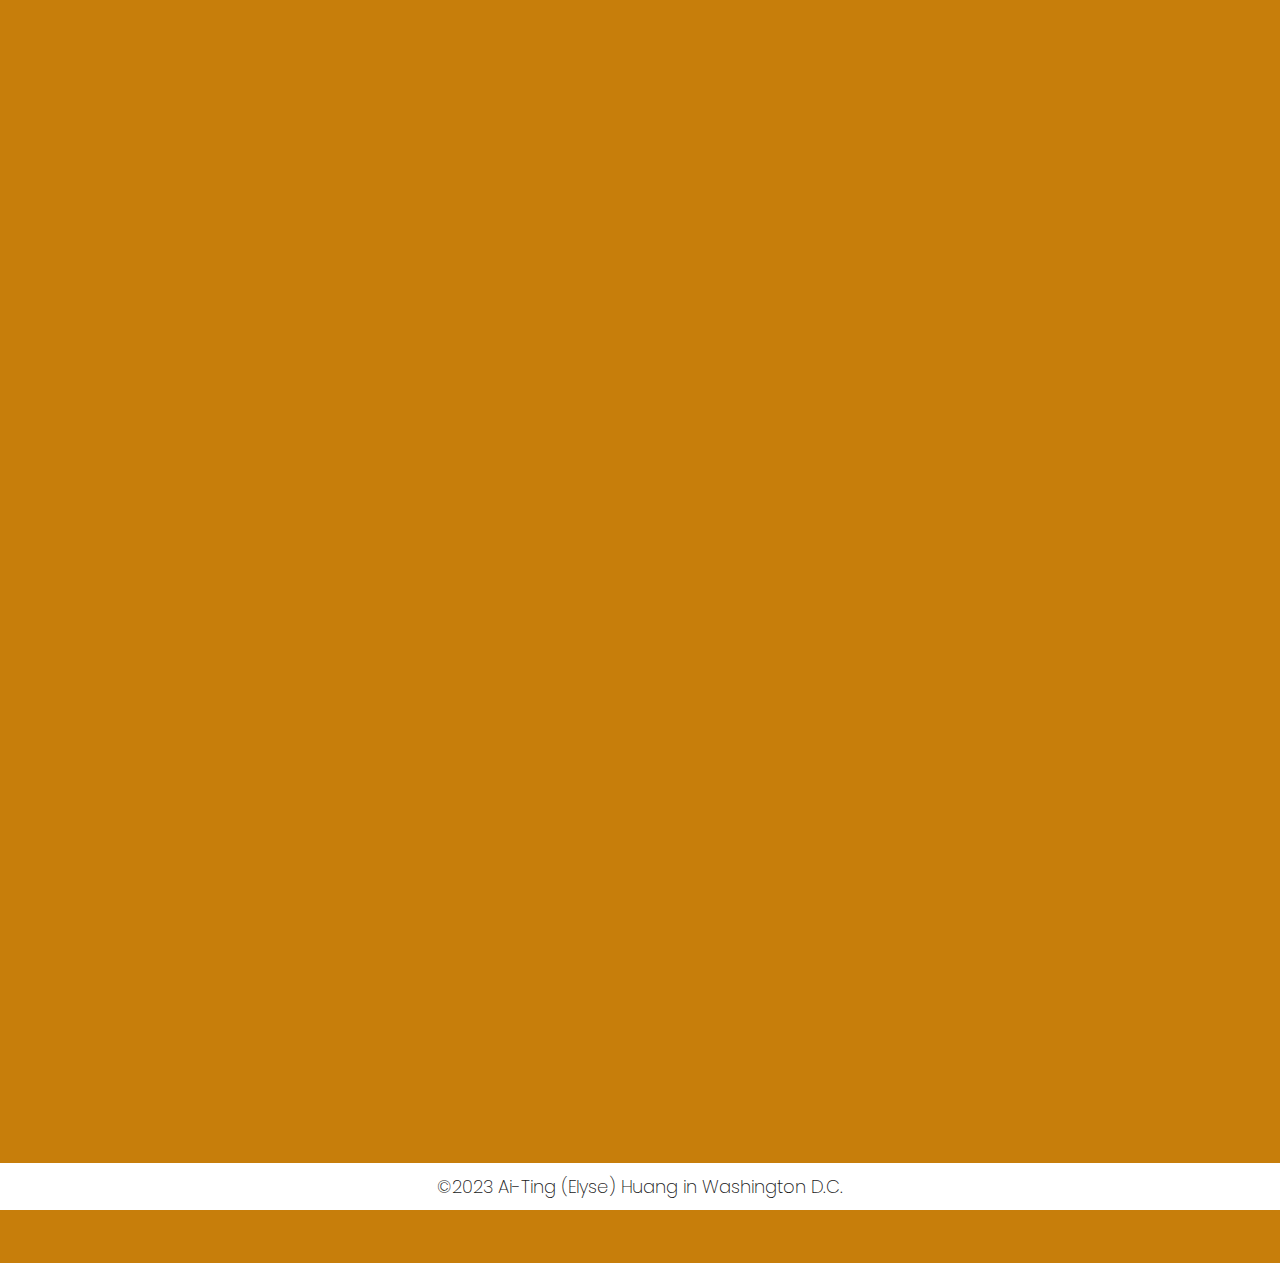
==== commit 61709eb7: "All the updated modification done" ====
--- a/about.html
+++ b/about.html
@@ -1,183 +1,297 @@
-<!doctype html>
+<!DOCTYPE html>
 <html lang="en">
-
-<head>
-	<!-- Required meta tags -->
-	<meta charset="utf-8">
-	<meta name="viewport" content="width=device-width, initial-scale=1, shrink-to-fit=no">
-
-	<!-- Place favicon.ico in the root directory -->
-	<link rel="shortcut icon" type="image/x-icon" href="assets/img/favicon.png">
-
-	<!-- All CSS -->
-	<link rel="stylesheet" href="assets/css/bootstrap.min.css">
-	<link rel="stylesheet" href="assets/css/aos.css">
-	<link rel="stylesheet" href="assets/css/magnific-popup.css">
-	<link rel="stylesheet" href="assets/css/main.css">
-	<title>Elyse | UI/UX | Product design</title>
-</head>
-
-<body style="background-color: #F39C12;" class="about-page">
-
-	<!-- Header Area Start -->
-	<div class="header-area">
-		<div class="container">
-			<div class="header-wrapper">
-				<a href="index.html">
-					<img src="./assets/img/about-logo.svg" alt="logo">
-				</a>
-				<button class="hamburger">
-					<svg width="43" height="29" viewBox="0 0 43 29" fill="none" xmlns="http://www.w3.org/2000/svg">
-                        <rect width="43" height="5" fill="white"/>
-                        <rect y="12" width="43" height="5" fill="white"/>
-                        <rect y="24" width="43" height="5" fill="white"/>
-                    </svg>                        
-				</button>
-			</div>
-		</div>		
-		<div class="mobile-menu">
-			<button class="menu-close">
-				<svg width="41" height="44" viewBox="0 0 41 44" fill="none" xmlns="http://www.w3.org/2000/svg">
-					<rect width="54.8491" height="3.87759" transform="matrix(0.67125 0.741231 -0.789461 0.6138 3.24219 0.378906)" fill="white"/>
-					<rect width="54.8491" height="3.87759" transform="matrix(0.67125 -0.741231 0.789461 0.6138 0.302734 41.6172)" fill="white"/>
-					</svg>						
-			</button>
-			<ul>
-				<li><a href="index.html#work-section">Work</a></li>
-				<li><a href="about.html">About</a></li>
-			</ul>
-		</div>
-	</div>
-	<!-- Header Area End -->
+  <head>
+    <!-- Required meta tags -->
+    <meta charset="utf-8" />
+    <meta
+      name="viewport"
+      content="width=device-width, initial-scale=1, shrink-to-fit=no"
+    />
+
+    <!-- Place favicon.ico in the root directory -->
+    <link
+      rel="shortcut icon"
+      type="image/x-icon"
+      href="assets/img/favicon.png"
+    />
+
+    <!-- All CSS -->
+    <link rel="stylesheet" href="assets/css/bootstrap.min.css" />
+    <link rel="stylesheet" href="assets/css/aos.css" />
+    <link rel="stylesheet" href="assets/css/magnific-popup.css" />
+    <link rel="stylesheet" href="assets/css/main.css" />
+    <title>Elyse | UI/UX | Product design</title>
+  </head>
+
+  <body style="background-color: #c77e0b" class="about-page">
+    <!-- Header Area Start -->
+    <div class="header-area">
+      <div class="container">
+        <div class="header-wrapper">
+          <a href="index.html">
+            <img src="./assets/img/about-logo.svg" alt="logo" />
+          </a>
+          <button class="hamburger">
+            <svg
+              width="43"
+              height="29"
+              viewBox="0 0 43 29"
+              fill="none"
+              xmlns="http://www.w3.org/2000/svg"
+            >
+              <rect width="43" height="5" fill="white" />
+              <rect y="12" width="43" height="5" fill="white" />
+              <rect y="24" width="43" height="5" fill="white" />
+            </svg>
+          </button>
+        </div>
+      </div>
+      <div class="mobile-menu">
+        <button class="menu-close">
+          <svg
+            width="41"
+            height="44"
+            viewBox="0 0 41 44"
+            fill="none"
+            xmlns="http://www.w3.org/2000/svg"
+          >
+            <rect
+              width="54.8491"
+              height="3.87759"
+              transform="matrix(0.67125 0.741231 -0.789461 0.6138 3.24219 0.378906)"
+              fill="white"
+            />
+            <rect
+              width="54.8491"
+              height="3.87759"
+              transform="matrix(0.67125 -0.741231 0.789461 0.6138 0.302734 41.6172)"
+              fill="white"
+            />
+          </svg>
+        </button>
+        <ul>
+          <li><a href="index.html#work-section">Work</a></li>
+          <li><a href="about.html">About</a></li>
+        </ul>
+      </div>
+    </div>
+    <!-- Header Area End -->
 
     <!-- About Banner Start -->
     <div class="about-banner-area">
-        <div class="container custom-container">
-            <div class="about-banner-wrapper">
-                <div class="about-banner-top-content" data-aos="fade-up">
-                    <h1>Hi! I am <span>Elyse,</span> a product designer 🎨</h1>
-                </div>
-                <div class="about-banner-wrap">
-                    <div class="about-banner-content">
-                        <p data-aos="fade-up" data-aos-delay="100">I'm currently working at <strong>Google.</strong> Previous stations include LinkedIn, BlueCross BlueShield, U.S. National Oceanic and Atmospheric Administration, Become.com Japan, Crain Communications, as well as freelancing and consulting for my own clients.</p>
-                        <p data-aos="fade-up" data-aos-delay="200">In the past 10 years, I have tried to apply UX and UI knowledge that I learned from my graduate studies to every project I worked on since before the terms gained wider attention. Starting with user stories and concepts, I developed ideas through research, and took them from wireframes to visual designs, finishing the process with prototyping for user testing.</p>
-                        
-                    </div>
-                    <div class="about-banner-thumb" data-aos="zoom-in" data-aos-delay="300">
-                        <img src="./assets/img/pages/robot_me.png" alt="banner-thumb">
-                    </div>
-                </div>
-                
-                <div class="text-reflow">
-                    <p data-aos="fade-up" data-aos-delay="300">To me, UX and UI design is problem-solving at its core; my natural curiosity is what drives me to ask the right questions in order to define the problem and clarify the user's goals. My ultimate aim is to make the whole interactive experience less frustrating, more productive, and more satisfying, keeping the user's own challenges and the business needs in mind.</p>
-                        <p data-aos="fade-up" data-aos-delay="400">When I'm not thinking about (or actually doing) design, I love traveling, reading, spending time with friends, attending social events, or for a walk in the park.</p>
-                </div>
-
-                <!-- <div class="about-banner-link-group d-none" data-aos="fade-up">
+      <div class="container custom-container">
+        <div class="about-banner-wrapper">
+          <div class="about-banner-top-content" data-aos="fade-up">
+            <h1>Hi! I am <span>Elyse,</span> a product designer 🎨</h1>
+          </div>
+          <div class="about-banner-wrap">
+            <div class="about-banner-content">
+              <p data-aos="fade-up" data-aos-delay="100">
+                I'm currently working at <strong>Google.</strong> Previous
+                stations include LinkedIn, BlueCross BlueShield, U.S. National
+                Oceanic and Atmospheric Administration, Become.com Japan, Crain
+                Communications, as well as freelancing and consulting for my own
+                clients.
+              </p>
+              <p data-aos="fade-up" data-aos-delay="200">
+                In the past 10 years, I have tried to apply UX and UI knowledge
+                that I learned from my graduate studies to every project I
+                worked on since before the terms gained wider attention.
+                Starting with user stories and concepts, I developed ideas
+                through research, and took them from wireframes to visual
+                designs, finishing the process with prototyping for user
+                testing.
+              </p>
+            </div>
+            <div
+              class="about-banner-thumb"
+              data-aos="zoom-in"
+              data-aos-delay="300"
+            >
+              <img src="./assets/img/pages/robot_me.png" alt="banner-thumb" />
+            </div>
+          </div>
+
+          <div class="text-reflow">
+            <p data-aos="fade-up" data-aos-delay="300">
+              To me, UX and UI design is problem-solving at its core; my natural
+              curiosity is what drives me to ask the right questions in order to
+              define the problem and clarify the user's goals. My ultimate aim
+              is to make the whole interactive experience less frustrating, more
+              productive, and more satisfying, keeping the user's own challenges
+              and the business needs in mind.
+            </p>
+            <p data-aos="fade-up" data-aos-delay="400">
+              When I'm not thinking about (or actually doing) design, I love
+              traveling, reading, spending time with friends, attending social
+              events, or for a walk in the park.
+            </p>
+          </div>
+
+          <!-- <div class="about-banner-link-group d-none" data-aos="fade-up">
                     <a href="#">resume</a>
                     <span>○</span>
                     <a href="#">contact</a>
                 </div> -->
-
-            </div>
-        </div>
+        </div>
+      </div>
     </div>
     <!-- About Banner End -->
 
     <!-- Work Area Start -->
-<!--     <div class="work-proof-area">
-        <div class="container">
-            <div class="work-proof-wrapper">
-                <div class="singel-work-proof" data-aos="fade-up">
-                    <div class="singel-work-thumb">
-                        <img src="./assets/img/work-proof-01.png" alt="work-proof">
-                    </div>
-                    <div class="singel-work-content">
-                        <p>I was recently a UX Design intern at <span style="color: #4285F4;">G</span><span style="color: #DB4437;">o</span><span style="color: #F4B400;">o</span><span style="color: #4285F4;">g</span><span style="color: #0F9D58;">l</span><span style="color: #DB4437;">e</span> for the <span>Cloud</span> team, working on conversational AI for virtual agents. Please reach out to me for more details!</p>
-                    </div>
-                </div>
-                <div class="singel-work-proof" data-aos="fade-up" data-aos-delay="100">
-                    <div class="singel-work-thumb">
-                        <img src="./assets/img/work-proof-02.png" alt="work-proof">
-                    </div>
-                    <div class="singel-work-content">
-                        <p>Recently, I was a volunteer at <a href="#">Austin design week,</a> volunteering to organize 3 workshops - The Dissolving Line Between Business and Design, Designing the Future of Online Marketplaces Without Discrimination and Build a Creative Team That Thrives, No Matter Where They Are.</p>
-                    </div>
-                </div>
-                <div class="singel-work-proof" data-aos="fade-up">
-                    <div class="singel-work-thumb">
-                        <img src="./assets/img/work-proof-03.png" alt="work-proof">
-                    </div>
-                    <div class="singel-work-content">
-                        <p>Recently, I was a part of a team <span>designing the biggest temple city of India, Bhubaneswar</span> with an architecture studio, where I work as an architect and also handled communications and give inputs in business development. </p>
-                    </div>
-                </div>
-                <div class="singel-work-proof" data-aos="fade-up" data-aos-delay="100">
-                    <div class="singel-work-thumb">
-                        <img src="./assets/img/work-proof-04.png" alt="work-proof">
-                    </div>
-                    <div class="singel-work-content">
-                        <p>Apart from this, I have collaborated with <a href="#">the design village</a> to design and curate the curriculum and pedagogy of <a href="#">an international master's program</a> for professionals.</p>
-                    </div>
-                </div>
-                <div class="singel-work-proof" data-aos="fade-up">
-                    <div class="singel-work-thumb">
-                        <img src="./assets/img/work-proof-06.png" alt="work-proof">
-                    </div>
-                    <div class="singel-work-content">
-                        <p>I have been able to expand my caliber and gain global exposure through various international workshops, one of them being building the India Pavilion at <a href="#">Domain de Boisbuchet</a></p>
-                    </div>
-                </div>
-                <div class="singel-work-proof" data-aos="fade-up" data-aos-delay="100">
-                    <div class="singel-work-thumb">
-                        <img src="./assets/img/work-proof-07.png" alt="work-proof">
-                    </div>
-                    <div class="singel-work-content">
-                        <p>Alongside, this I have been <span>mentoring students</span> through their design process, participating and imagining competition entries and have actively been involved with multiple <a href="#">NGOs.</a></p>
-                    </div>
-                </div>
-                <div class="singel-work-proof" data-aos="fade-up">
-                    <div class="singel-work-thumb video">
-                        <video src="./assets/img/ani.mp4" loop autoplay muted></video>
-                    </div>
-                    <div class="singel-work-content">
-                        <p>A knack for <span>mixology and cooking</span> cures the anxiety I get from my obsession with coffee. Based out of <span>India</span>, hailing from the capital of the country, <span>New Delhi</span></p>
-                    </div>
-                </div>
-            </div>
-        </div>
-    </div> -->
+    <div class="work-proof-area">
+      <div class="container">
+        <div class="work-proof-wrapper">
+          <div class="singel-work-proof" data-aos="fade-up">
+            <div class="singel-work-thumb">
+              <img src="./assets/img/work-proof-01.png" alt="work-proof" />
+            </div>
+            <div class="singel-work-content">
+              <p>
+                I was recently a Sr. UX Designer at
+                <span style="color: #4285f4">G</span
+                ><span style="color: #db4437">o</span
+                ><span style="color: #f4b400">o</span
+                ><span style="color: #4285f4">g</span
+                ><span style="color: #0f9d58">l</span
+                ><span style="color: #db4437">e</span> working on designing
+                Google’s future AI products. Please reach out to me for more
+                details!
+              </p>
+            </div>
+          </div>
+          <div
+            class="singel-work-proof"
+            data-aos="fade-up"
+            data-aos-delay="100"
+          >
+            <div class="singel-work-thumb">
+              <img src="./assets/img/work-proof-02.png" alt="work-proof" />
+            </div>
+            <div class="singel-work-content">
+              <p>
+                Recently, I was a volunteer at DC Design Week, volunteering to
+                organize a workshop at Google for UXers in the Washington D.C.
+                area -
+                <a href="#">Designing for Google’s COVID response.</a> THow did
+                the team bring years of experimentation and research to design
+                public-facing tools for the biggest crisis of our lifetimes,
+                COVID-19.
+              </p>
+            </div>
+          </div>
+          <div class="singel-work-proof" data-aos="fade-up">
+            <div class="singel-work-thumb">
+              <img src="./assets/img/work-proof-03.png" alt="work-proof" />
+            </div>
+            <div class="singel-work-content">
+              <p>
+                I am a Kimono collector — Kimono outfits are created by
+                combining layers. Japanese culture is filled with seasonal
+                references and kimono play an important role in conveying this
+                aesthetic.
+              </p>
+            </div>
+          </div>
+          <div
+            class="singel-work-proof"
+            data-aos="fade-up"
+            data-aos-delay="100"
+          >
+            <div class="singel-work-thumb">
+              <img src="./assets/img/work-proof-04.png" alt="work-proof" />
+            </div>
+            <div class="singel-work-content">
+              <p>
+                Alongside, this I have been <b>mentoring students</b> through
+                their design process, participating and imagining competition
+                entries and have actively been involved with multiple local
+                universities.
+              </p>
+            </div>
+          </div>
+
+          <!-- <div class="singel-work-proof" data-aos="fade-up">
+            <div class="singel-work-thumb">
+              <img src="./assets/img/work-proof-06.png" alt="work-proof" />
+            </div>
+            <div class="singel-work-content">
+              <p>
+                I have been able to expand my caliber and gain global exposure
+                through various international workshops, one of them being
+                building the India Pavilion at
+                <a href="#">Domain de Boisbuchet</a>
+              </p>
+            </div>
+          </div>
+          <div
+            class="singel-work-proof"
+            data-aos="fade-up"
+            data-aos-delay="100"
+          >
+            <div class="singel-work-thumb">
+              <img src="./assets/img/work-proof-07.png" alt="work-proof" />
+            </div>
+            <div class="singel-work-content">
+              <p>
+                Alongside, this I have been
+                <span>mentoring students</span> through their design process,
+                participating and imagining competition entries and have
+                actively been involved with multiple <a href="#">NGOs.</a>
+              </p>
+            </div>
+          </div> -->
+
+          <div class="singel-work-proof" data-aos="fade-up">
+            <div class="singel-work-thumb video">
+              <video src="./assets/img/ani.mp4" loop autoplay muted></video>
+            </div>
+            <div class="singel-work-content">
+              <p>
+                A knack for <span>mixology and cooking</span> cures the anxiety
+                I get from my obsession with coffee.
+              </p>
+            </div>
+          </div>
+        </div>
+      </div>
+    </div>
     <!-- Work Area End -->
 
     <!-- Reach Out Start -->
     <div class="reach-out-area" data-aos="fade-up">
-        <div class="container custom-container">
-            <div class="reachout-content">
-                <h2>☕  I'm always interested in connecting with fellow designers of all experience levels — feel free to reach out by <a href="mailto:pinkaiting@gmail.com">Email</a> or <a href="https://www.linkedin.com/in/ai-ting-elyse-huang-8380a046/">LinkedIn</a>.</h2>
-            </div>
-        </div>
+      <div class="container custom-container">
+        <div class="reachout-content">
+          <h2>
+            ☕ I'm always interested in connecting with fellow designers of all
+            experience levels — feel free to reach out by
+            <a href="mailto:pinkaiting@gmail.com">Email</a> or
+            <a href="https://www.linkedin.com/in/ai-ting-elyse-huang-8380a046/"
+              >LinkedIn</a
+            >.
+          </h2>
+        </div>
+      </div>
     </div>
     <!-- Reach Out End -->
 
     <!-- Footer Area Start -->
-	<div class="footer-area">
-		<div class="container">
-			<div class="footer-content">
-				<p>©2023 Ai-Ting (Elyse) Huang in Washington D.C.</p>
-			</div>
-		</div>
-	</div>
-	<!-- Footer Area End -->
-
-
-	<!-- Optional JavaScript -->
-	<!-- jQuery first, then Popper.js, then Bootstrap JS -->
-	<script src="assets/js/jquery-3.5.1.min.js"></script>
-	<script src="assets/js/popper.min.js"></script>
-	<script src="assets/js/bootstrap.min.js"></script>
-	<script src="assets/js/aos.js"></script>
-	<script src="assets/js/jquery.magnific-popup.min.js"></script>
-	<script src="assets/js/script.js"></script>
-</body>
-
-</html>+    <div class="footer-area">
+      <div class="container">
+        <div class="footer-content">
+          <p>©2023 Ai-Ting (Elyse) Huang in Washington D.C.</p>
+        </div>
+      </div>
+    </div>
+    <!-- Footer Area End -->
+
+    <!-- Optional JavaScript -->
+    <!-- jQuery first, then Popper.js, then Bootstrap JS -->
+    <script src="assets/js/jquery-3.5.1.min.js"></script>
+    <script src="assets/js/popper.min.js"></script>
+    <script src="assets/js/bootstrap.min.js"></script>
+    <script src="assets/js/aos.js"></script>
+    <script src="assets/js/jquery.magnific-popup.min.js"></script>
+    <script src="assets/js/script.js"></script>
+  </body>
+</html>
--- a/assets/css/main.css
+++ b/assets/css/main.css
@@ -2,13 +2,13 @@
 	Template Name: Starter Project Template.
 -------------------------------------------------------------------------------*/
 /* Default Css */
-@import url("https://fonts.googleapis.com/css2?family=Poppins:wght@200;300;400;500;600;700;800;900&display=swap");
+@import url("https://fonts.googleapis.com/css2?family=Poppins:wght@200;300;400;500;600;700;900&display=swap");
 body {
   color: #181818;
   font-size: 16px;
   font-family: "Poppins", sans-serif;
-  font-weight: 400;
-  background-color: #D7E3EB;
+  font-weight: 300;
+  background-color: #d7e3eb;
 }
 
 img {
@@ -153,6 +153,14 @@
   padding: 0px 20px;
 }
 
+.s-py-0-50 {
+  padding: 0 0 50px;
+}
+
+.s-py-0-100 {
+  padding: 0 0 100px 0;
+}
+
 .s-py-100 {
   padding: 100px 0px;
 }
@@ -206,6 +214,9 @@
 }
 
 @media screen and (max-width: 991px) {
+  .s-py-0-50 {
+    padding: 0 0 50px;
+  }
   .s-py-100 {
     padding: 70px 0px;
   }
@@ -302,15 +313,15 @@
   }
 }
 .page-bg-primary {
-  background-color: #fe0000;
+  background-color: #0a66c2;
 }
 
 .page-color-primary {
-  color: #fe0000;
+  color: #0a66c2;
 }
 
 .page-v2 .page-bg-primary {
-  background-color: #2980b9;
+  background-color: #39aacb;
 }
 .page-v2 .page-color-primary {
   color: #2980b9;
@@ -392,7 +403,7 @@
 }
 
 .header-wrapper {
-  padding: 0px 150px;
+  padding: 0px 25px;
   display: flex;
   align-items: center;
   justify-content: space-between;
@@ -514,7 +525,7 @@
   font-weight: 700;
 }
 .banner-wrapper h2 .name {
-  color: #DE1F00;
+  color: #de1f00;
   text-decoration: underline;
 }
 .banner-wrapper h2 .hand {
@@ -597,7 +608,8 @@
   .banner-wrapper {
     text-align: center;
   }
-  .banner-wrapper h2, .banner-wrapper p {
+  .banner-wrapper h2,
+  .banner-wrapper p {
     font-size: 30px;
   }
   .banner-wrapper .group {
@@ -610,7 +622,8 @@
   .banner-area {
     padding: 100px 0px;
   }
-  .banner-wrapper h2, .banner-wrapper p {
+  .banner-wrapper h2,
+  .banner-wrapper p {
     font-size: 24px;
   }
   .banner-wrapper .group {
@@ -660,6 +673,7 @@
 }
 .single-project:hover .single-pjct-content a,
 .single-project:hover .single-pjct-content p,
+.single-project:hover .single-pjct-content span,
 .single-project:hover .single-pjct-content h2 {
   color: #fff;
 }
@@ -689,7 +703,7 @@
 
 .single-pjct-content {
   flex: 1;
-  padding: 25px 15px 25px 5px;
+  padding: 25px 15px 25px 15px;
   display: flex;
   justify-content: center;
   flex-direction: column;
@@ -702,10 +716,15 @@
 }
 .single-pjct-content p {
   color: #000000;
-  font-weight: 300;
+  font-weight: 200;
   font-size: 13px;
   transition: all 0.3s ease-in-out;
   margin-top: 20px;
+  line-height: 1.4em;
+  letter-spacing: 0.05em;
+}
+.single-pjct-content .link-span {
+  font-size: 15px;
 }
 .single-pjct-content a {
   color: #000;
@@ -793,7 +812,7 @@
 .thanks-content h4 a {
   font-weight: 700;
   text-decoration: underline;
-  color: #DE1F00;
+  color: #de1f00;
 }
 
 @media screen and (max-width: 991px) {
@@ -855,7 +874,7 @@
 }
 .about-banner-top-content h1 span {
   font-weight: 600;
-  color: #DE1F00;
+  color: #de1f00;
 }
 
 .about-banner-wrap {
@@ -955,6 +974,8 @@
 }
 .singel-work-thumb img {
   width: 100%;
+  height: 100%;
+  object-fit: cover;
 }
 .singel-work-thumb video {
   width: 100%;
@@ -974,6 +995,9 @@
   font-weight: 600;
   text-decoration: underline;
   color: #fff;
+}
+.singel-work-content p b {
+  font-weight: 600;
 }
 .singel-work-content p span {
   font-weight: 600;
@@ -1052,7 +1076,7 @@
 }
 
 .google-banner-wrapper {
-  max-width: 1632px;
+  max-width: 1170px;
   margin: 0 auto;
   display: flex;
   align-items: center;
@@ -1078,7 +1102,7 @@
 .google-banner-content h4 {
   font-size: 22px;
   font-weight: 600;
-  color: #4285F4;
+  color: #4285f4;
 }
 .google-banner-content .single-content {
   margin-top: 20px;
@@ -1168,7 +1192,7 @@
   font-weight: 200;
 }
 .architecture-banner-content h1 span {
-  color: #DE1F00;
+  color: #de1f00;
   font-weight: 400;
 }
 .architecture-banner-content h1 a {
@@ -1274,7 +1298,9 @@
 .arc-single-project .content div h4 a {
   color: #000;
 }
-.arc-single-project .content div h2, .arc-single-project .content div span, .arc-single-project .content div h4 {
+.arc-single-project .content div h2,
+.arc-single-project .content div span,
+.arc-single-project .content div h4 {
   transform: translateY(50px);
   opacity: 0;
   visibility: hidden;
@@ -1285,7 +1311,9 @@
 .arc-single-project:hover img {
   transform: scale(1.1);
 }
-.arc-single-project:hover div h2, .arc-single-project:hover div span, .arc-single-project:hover div h4 {
+.arc-single-project:hover div h2,
+.arc-single-project:hover div span,
+.arc-single-project:hover div h4 {
   transform: translateY(0px);
   opacity: 1;
   visibility: visible;
@@ -1389,7 +1417,7 @@
 }
 
 .page-about-content {
-  max-width: 60%;
+  max-width: 70%;
   width: 100%;
 }
 .page-about-content h4 {
@@ -1410,7 +1438,7 @@
 }
 
 .page-about-list {
-  max-width: 40%;
+  max-width: 30%;
   width: 100%;
 }
 .page-about-list h4 {
@@ -1418,7 +1446,7 @@
   font-weight: 600;
   color: #181818;
   margin-bottom: 25px;
-  display: flex;
+  display: grid;
   align-items: center;
   gap: 5px;
 }
@@ -1426,6 +1454,8 @@
   margin-bottom: 0;
 }
 .page-about-list h4 > span {
+  margin-top: 15px;
+  line-height: 1.4em;
   font-size: 14px;
   font-weight: 300;
 }
@@ -1473,7 +1503,7 @@
 }
 .page-statement-content {
   text-align: center;
-  max-width: 675px;
+  max-width: unset;
   margin: 0 auto;
 }
 .page-statement-content h4 {
@@ -1606,14 +1636,6 @@
   margin-bottom: 0;
 }
 
-.research-image {
-  max-width: 600px;
-  width: 100%;
-}
-.research-image img {
-  width: 100%;
-}
-
 @media screen and (max-width: 991px) {
   .research-wrapper {
     flex-direction: column;
@@ -1627,7 +1649,8 @@
   .research-content .section-title {
     margin-bottom: 20px;
   }
-  .research-content p, .research-content ol {
+  .research-content p,
+  .research-content ol {
     margin-bottom: 20px;
   }
   .interview-content p {
@@ -1637,6 +1660,26 @@
     margin-bottom: 20px;
   }
 }
+@media screen and (max-width: 991px) {
+  .research-wrapper.f-reverse {
+    flex-direction: column-reverse;
+  }
+}
+.research-wrapper.sitemap-info .research-content {
+  width: 30%;
+}
+.research-wrapper.sitemap-info .research-image {
+  width: 70%;
+}
+@media screen and (max-width: 991px) {
+  .research-wrapper.sitemap-info .research-content {
+    width: 100%;
+  }
+  .research-wrapper.sitemap-info .research-image {
+    width: 100%;
+  }
+}
+
 .interview-content p {
   font-size: 16px;
   color: #181818;
@@ -1798,7 +1841,6 @@
 }
 .single-screen-content p {
   max-width: 650px;
-  margin: 0 auto;
   margin-top: 15px;
   font-weight: 200;
 }
@@ -1848,6 +1890,80 @@
   font-weight: 400;
 }
 
+.single-screen.new-email-design {
+  display: flex;
+  flex-direction: row;
+}
+.single-screen.new-email-design .single-screen-content {
+  width: 40%;
+}
+.single-screen.new-email-design .single-screen-thumb {
+  width: 60%;
+}
+
+.single-screen.optimized-authoring {
+  display: flex;
+  flex-direction: row;
+}
+.single-screen.optimized-authoring .single-screen-content {
+  width: 40%;
+}
+.single-screen.optimized-authoring .single-screen-thumb {
+  width: 60%;
+}
+
+.single-screen.auto-suggest {
+  display: flex;
+  flex-direction: row;
+}
+.single-screen.auto-suggest .single-screen-content {
+  width: 40%;
+}
+.single-screen.auto-suggest .single-screen-thumb {
+  width: 60%;
+}
+
+@media screen and (max-width: 991px) {
+  .single-screen.new-email-design {
+    display: grid;
+  }
+  .single-screen.new-email-design .single-screen-content {
+    width: 100%;
+  }
+  .single-screen.new-email-design .single-screen-thumb {
+    width: 100%;
+  }
+  .single-screen.optimized-authoring {
+    display: grid;
+  }
+  .single-screen.optimized-authoring .single-screen-content {
+    width: 100%;
+  }
+  .single-screen.optimized-authoring .single-screen-thumb {
+    width: 100%;
+  }
+  .single-screen.auto-suggest {
+    display: grid;
+  }
+  .single-screen.auto-suggest .single-screen-content {
+    width: 100%;
+  }
+  .single-screen.auto-suggest .single-screen-thumb {
+    width: 100%;
+  }
+}
+.single-screen.self-service {
+  display: flex;
+}
+
+@media screen and (max-width: 991px) {
+  .single-screen.self-service {
+    display: grid;
+  }
+  .single-screen.self-service .single-screen-content {
+    margin: unset;
+  }
+}
 @media screen and (max-width: 767px) {
   .single-screen {
     flex-direction: column;
@@ -1871,6 +1987,65 @@
     margin-bottom: 20px;
   }
 }
+.page-next-step-area .next-step-content .section-title h4 {
+  color: #fff;
+}
+.page-next-step-area .next-step-content .all-steps {
+  display: grid;
+  grid-template-columns: repeat(auto-fill, minmax(400px, 1fr));
+  grid-gap: 30px;
+  text-align: center;
+}
+.page-next-step-area .next-step-content .all-steps .the-step p {
+  color: #fff;
+  margin-top: 15px;
+  text-align: center;
+}
+
+.page-research-roadmap-area .roadmap-image {
+  text-align: center;
+  margin-top: 50px;
+}
+
+.page-system-usablity-area .system-usablity-content {
+  display: flex;
+  column-gap: 25px;
+}
+.page-system-usablity-area .system-usablity-content .system-text {
+  width: 30%;
+}
+.page-system-usablity-area .system-usablity-content .system-text p {
+  margin-top: 10px;
+}
+.page-system-usablity-area .system-usablity-content .system-image {
+  width: 70%;
+}
+
+@media screen and (max-width: 767px) {
+  .page-system-usablity-area .system-usablity-content {
+    display: grid;
+  }
+  .page-system-usablity-area .system-usablity-content .system-text {
+    width: 100%;
+  }
+  .page-system-usablity-area .system-usablity-content .system-image {
+    margin-top: 50px;
+    width: 100%;
+  }
+}
+.page-insight-user-testing-area .insight-image {
+  text-align: center;
+  margin-top: 100px;
+  max-width: 1150px;
+  margin: auto;
+}
+.page-insight-user-testing-area .insight-image img {
+  margin-top: 70px;
+  display: block;
+  width: 100%;
+  box-shadow: 1px 1px 10px rgba(225, 221, 221, 0.6705882353);
+}
+
 .preloader {
   position: absolute;
   top: 0;
@@ -1909,18 +2084,16 @@
 }
 .research-wrapper-2 .research-image {
   margin: auto;
+  max-width: 100%;
+  width: 100%;
 }
 .research-wrapper-2 .research-image img {
-  max-width: 600px;
+  max-width: 100%;
 }
 
 .page-analysis-area-2 .page-analysis-thumb img {
   max-width: 600px;
   width: 100%;
-}
-
-.page-analysis-area-2.persona {
-  margin-bottom: 100px;
 }
 
 .imagination-area-2 p {
@@ -1946,15 +2119,6 @@
 body.colligo .page-points-wrapper .single-page-point {
   width: 260px;
   height: 260px;
-}
-
-.page-roadmap-content img,
-.research-image img,
-.page-analysis-thumb img,
-.single-screen-thumb img,
-.page-jurny-content img,
-.page-about-list img {
-  border: 1px solid #ccc;
 }
 
 .text-reflow {
@@ -2012,7 +2176,9 @@
   margin-top: 35px;
   font-size: 15px;
 }
-body.linkedin .page-about-list h4.time-line, body.linkedin .page-about-list h4.colla, body.linkedin .page-about-list h4.p-goal {
+body.linkedin .page-about-list h4.time-line,
+body.linkedin .page-about-list h4.colla,
+body.linkedin .page-about-list h4.p-goal {
   font-size: 14px;
 }
 body.linkedin .bg-area .custom-container {
@@ -2020,22 +2186,54 @@
   margin: auto;
 }
 body.linkedin .page-banner-area p.about-short {
-  max-width: 650px;
+  max-width: 750px;
   margin: 25px auto;
+  font-size: 17px;
 }
 body.linkedin .page-jurny-content p {
   max-width: 650px;
   margin: 20px auto;
 }
-body.linkedin .single-screen-content {
+body.linkedin .page-analysis-area-2 .container {
+  display: flex;
+}
+body.linkedin .page-analysis-area-2 .container .section-title {
+  width: 40%;
+}
+body.linkedin .page-analysis-area-2 .container .section-title h4 {
+  text-align: left;
+}
+body.linkedin .page-analysis-area-2 .container .section-title p {
+  text-align: left;
+}
+body.linkedin .page-analysis-area-2 .container .page-analysis-thumb {
+  width: 60%;
+}
+body.linkedin .page-screen-area .user-flow .single-screen-content h4 {
   text-align: center;
 }
-@media screen and (max-width: 767px) {
+body.linkedin .page-screen-area .user-flow .single-screen-content p {
+  margin: 0 auto;
+  text-align: center;
+}
+body.linkedin .page-screen-area .user-flow .single-screen-content .des {
+  margin-top: 15px;
+}
+@media screen and (max-width: 820px) {
   body.linkedin .page-about-list {
     max-width: 100%;
   }
   body.linkedin .page-about-wrapper {
     gap: 50px;
+  }
+  body.linkedin .page-analysis-area-2 .container {
+    display: inherit;
+  }
+  body.linkedin .page-analysis-area-2 .container .section-title {
+    width: 100%;
+  }
+  body.linkedin .page-analysis-area-2 .container .page-analysis-thumb {
+    width: 100%;
   }
 }
 
@@ -2067,7 +2265,9 @@
   margin-top: 35px;
   font-size: 15px;
 }
-body.carefirst .page-about-list h4.time-line, body.carefirst .page-about-list h4.colla, body.carefirst .page-about-list h4.p-goal {
+body.carefirst .page-about-list h4.time-line,
+body.carefirst .page-about-list h4.colla,
+body.carefirst .page-about-list h4.p-goal {
   font-size: 14px;
 }
 body.carefirst .bg-area .custom-container {
@@ -2075,8 +2275,9 @@
   margin: auto;
 }
 body.carefirst .page-banner-area p.about-short {
-  max-width: 650px;
+  max-width: 750px;
   margin: 25px auto;
+  font-size: 17px;
 }
 body.carefirst .page-jurny-content p {
   max-width: 650px;
@@ -2107,6 +2308,7 @@
 
 body.yvr p {
   font-size: 14px;
+  font-weight: 300;
 }
 body.yvr .footer-content p {
   font-size: 18px;
@@ -2133,7 +2335,9 @@
   margin-top: 35px;
   font-size: 15px;
 }
-body.yvr .page-about-list h4.time-line, body.yvr .page-about-list h4.colla, body.yvr .page-about-list h4.p-goal {
+body.yvr .page-about-list h4.time-line,
+body.yvr .page-about-list h4.colla,
+body.yvr .page-about-list h4.p-goal {
   font-size: 14px;
 }
 body.yvr .bg-area .custom-container {
@@ -2141,8 +2345,9 @@
   margin: auto;
 }
 body.yvr .page-banner-area p.about-short {
-  max-width: 650px;
+  max-width: 750px;
   margin: 25px auto;
+  font-size: 17px;
 }
 body.yvr .page-jurny-content p {
   max-width: 650px;
@@ -2206,7 +2411,9 @@
   margin-top: 35px;
   font-size: 15px;
 }
-body.colligo .page-about-list h4.time-line, body.colligo .page-about-list h4.colla, body.colligo .page-about-list h4.p-goal {
+body.colligo .page-about-list h4.time-line,
+body.colligo .page-about-list h4.colla,
+body.colligo .page-about-list h4.p-goal {
   font-size: 14px;
 }
 body.colligo .bg-area .custom-container {
@@ -2218,8 +2425,9 @@
   margin: auto;
 }
 body.colligo .page-banner-area p.about-short {
-  max-width: 650px;
+  max-width: 750px;
   margin: 25px auto;
+  font-size: 17px;
 }
 body.colligo .page-jurny-content p {
   max-width: 650px;
@@ -2314,4 +2522,35 @@
   font-size: 18px;
 }
 
+body.google-main .container {
+  max-width: 1170px;
+}
+body.google-main .section-title p {
+  margin-bottom: 4px;
+}
+
+@media screen and (max-width: 991px) {
+  .g-column-rev {
+    display: flex;
+    flex-direction: column-reverse;
+  }
+  .google-banner-thumb {
+    grid-template-columns: 1fr;
+  }
+  .google-banner-thumb video {
+    margin: auto;
+  }
+}
+.banner-wrapper {
+  opacity: 0;
+  visibility: hidden;
+  transition: all 1s ease-in-out;
+}
+
+.loaded .banner-wrapper {
+  opacity: 1;
+  visibility: visible;
+  transition-delay: 0.4s !important;
+}
+
 /*# sourceMappingURL=main.css.map */
